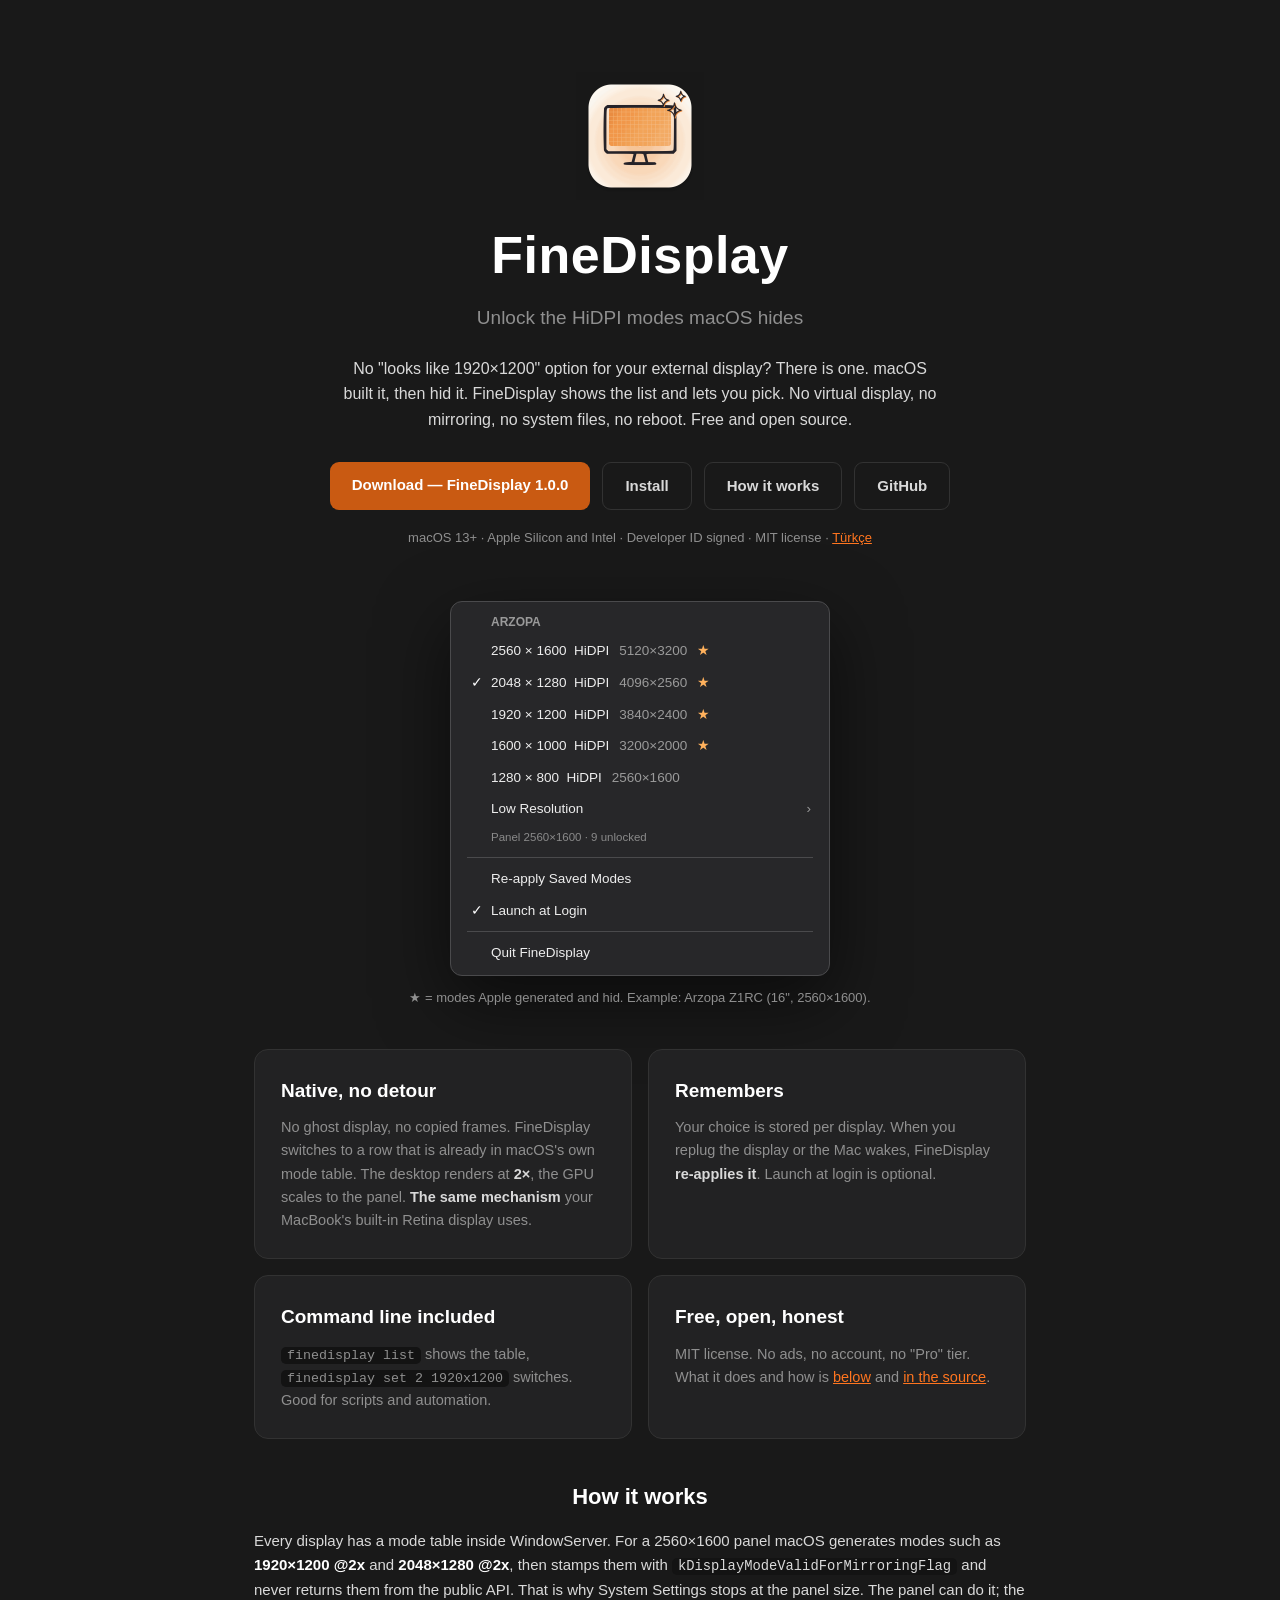
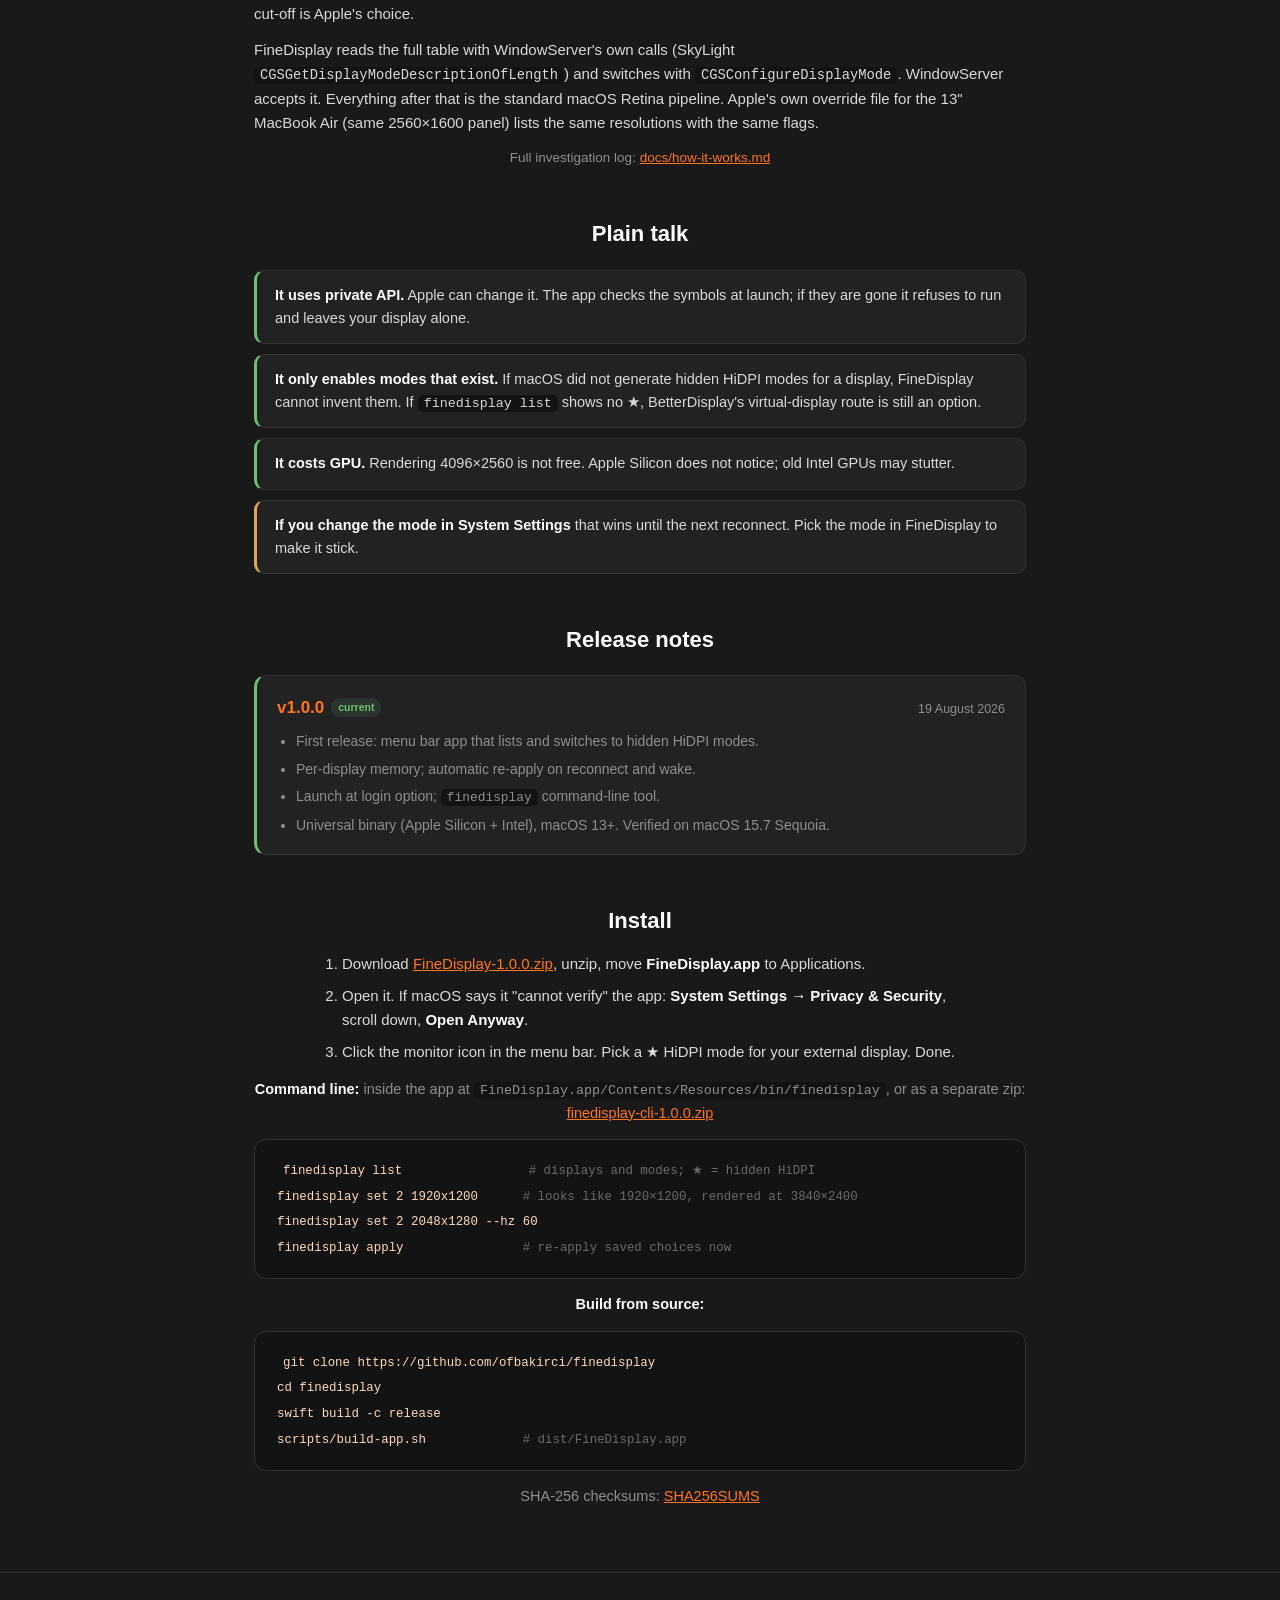
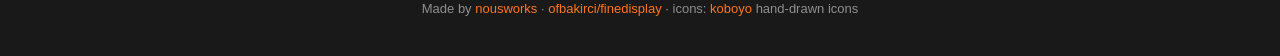
==== site/en/index.html @ cd5b7563 "FineDisplay 1.0.0: unlock hidden HiDPI modes on external displays Menu bar app + CLI that reads Wind" ====
<!DOCTYPE html>
<html lang="en">
<head>
<meta charset="UTF-8">
<meta name="viewport" content="width=device-width, initial-scale=1">
<title>FineDisplay — unlock the HiDPI modes macOS hides</title>
<meta name="description" content="Free, open-source menu bar app that reveals and enables the HiDPI (Retina) modes macOS builds for your external display and then hides. No virtual display, no mirroring, no system files.">
<link rel="icon" href="../icon.png" type="image/png">
<link rel="alternate" hreflang="tr" href="https://finedisplay.nousworks.co/">
<link rel="alternate" hreflang="en" href="https://finedisplay.nousworks.co/en/">
<meta property="og:title" content="FineDisplay — unlock the HiDPI modes macOS hides">
<meta property="og:description" content="Free native HiDPI for your external display. One click.">
<meta property="og:image" content="https://finedisplay.nousworks.co/icon.png">
<link rel="stylesheet" href="../style.css">
</head>
<body>

<div class="wrap">

  <section class="hero">
    <img class="logo" src="../icon.png" width="128" height="128" alt="FineDisplay icon: hand-drawn monitor with sparkles">
    <h1>FineDisplay</h1>
    <div class="tagline">Unlock the HiDPI modes macOS hides</div>
    <p class="pitch">No "looks like 1920×1200" option for your external display?
    There is one. macOS built it, then hid it. FineDisplay shows the list and lets you pick.
    No virtual display, no mirroring, no system files, no reboot. Free and open source.</p>
    <div class="cta">
      <a class="btn primary" href="../dl/FineDisplay-1.0.0.zip">Download — FineDisplay 1.0.0</a>
      <a class="btn ghost" href="#install">Install</a>
      <a class="btn ghost" href="#how">How it works</a>
      <a class="btn ghost" href="https://github.com/ofbakirci/finedisplay">GitHub</a>
    </div>
    <p class="meta">macOS 13+ · Apple Silicon and Intel · Developer ID signed · MIT license · <a href="../">Türkçe</a></p>
  </section>

  <div class="shot" aria-label="FineDisplay menu example">
    <div class="menu">
      <div class="menu-title">ARZOPA</div>
      <div class="menu-item"><span class="tick"></span>2560 × 1600 &nbsp;HiDPI <span class="dim">5120×3200</span> <span class="star">★</span></div>
      <div class="menu-item current"><span class="tick">✓</span>2048 × 1280 &nbsp;HiDPI <span class="dim">4096×2560</span> <span class="star">★</span></div>
      <div class="menu-item"><span class="tick"></span>1920 × 1200 &nbsp;HiDPI <span class="dim">3840×2400</span> <span class="star">★</span></div>
      <div class="menu-item"><span class="tick"></span>1600 × 1000 &nbsp;HiDPI <span class="dim">3200×2000</span> <span class="star">★</span></div>
      <div class="menu-item"><span class="tick"></span>1280 × 800 &nbsp;HiDPI <span class="dim">2560×1600</span></div>
      <div class="menu-item sub"><span class="tick"></span>Low Resolution <span class="chev">›</span></div>
      <div class="menu-note">Panel 2560×1600 · 9 unlocked</div>
      <div class="menu-sep"></div>
      <div class="menu-item"><span class="tick"></span>Re-apply Saved Modes</div>
      <div class="menu-item"><span class="tick">✓</span>Launch at Login</div>
      <div class="menu-sep"></div>
      <div class="menu-item"><span class="tick"></span>Quit FineDisplay</div>
    </div>
    <p class="shot-caption">★ = modes Apple generated and hid. Example: Arzopa Z1RC (16", 2560×1600).</p>
  </div>

  <section class="cards">
    <div class="card">
      <h2>Native, no detour</h2>
      <p>No ghost display, no copied frames. FineDisplay switches to a row that is already in
      macOS's own mode table. The desktop renders at <b>2×</b>, the GPU scales to the panel.
      <b>The same mechanism</b> your MacBook's built-in Retina display uses.</p>
    </div>
    <div class="card">
      <h2>Remembers</h2>
      <p>Your choice is stored per display. When you replug the display or the Mac wakes,
      FineDisplay <b>re-applies it</b>. Launch at login is optional.</p>
    </div>
    <div class="card">
      <h2>Command line included</h2>
      <p><code>finedisplay list</code> shows the table, <code>finedisplay set 2 1920x1200</code>
      switches. Good for scripts and automation.</p>
    </div>
    <div class="card">
      <h2>Free, open, honest</h2>
      <p>MIT license. No ads, no account, no "Pro" tier. What it does and how is
      <a href="#how">below</a> and <a href="https://github.com/ofbakirci/finedisplay">in the source</a>.</p>
    </div>
  </section>

  <section class="how" id="how">
    <h2>How it works</h2>
    <p>Every display has a mode table inside WindowServer. For a 2560×1600 panel macOS
    generates modes such as <b>1920×1200 @2x</b> and <b>2048×1280 @2x</b>, then stamps them
    with <code>kDisplayModeValidForMirroringFlag</code> and never returns them from the public API.
    That is why System Settings stops at the panel size. The panel can do it; the cut-off is
    Apple's choice.</p>
    <p>FineDisplay reads the full table with WindowServer's own calls (SkyLight
    <code>CGSGetDisplayModeDescriptionOfLength</code>) and switches with
    <code>CGSConfigureDisplayMode</code>. WindowServer accepts it. Everything after that is the
    standard macOS Retina pipeline. Apple's own override file for the 13" MacBook Air (same
    2560×1600 panel) lists the same resolutions with the same flags.</p>
    <p class="fine">Full investigation log:
    <a href="https://github.com/ofbakirci/finedisplay/blob/main/docs/how-it-works.md">docs/how-it-works.md</a></p>
  </section>

  <section class="rules">
    <h2>Plain talk</h2>
    <ul>
      <li><b>It uses private API.</b> Apple can change it. The app checks the symbols at launch;
        if they are gone it refuses to run and leaves your display alone.</li>
      <li><b>It only enables modes that exist.</b> If macOS did not generate hidden HiDPI modes
        for a display, FineDisplay cannot invent them. If <code>finedisplay list</code> shows no ★,
        BetterDisplay's virtual-display route is still an option.</li>
      <li><b>It costs GPU.</b> Rendering 4096×2560 is not free. Apple Silicon does not notice;
        old Intel GPUs may stutter.</li>
      <li class="w"><b>If you change the mode in System Settings</b> that wins until the next
        reconnect. Pick the mode in FineDisplay to make it stick.</li>
    </ul>
  </section>

  <section class="changelog" id="changelog">
    <h2>Release notes</h2>
    <div class="release-list">
      <article class="release current">
        <div class="release-head">
          <h3><a href="../dl/FineDisplay-1.0.0.zip">v1.0.0</a><span class="badge">current</span></h3>
          <time datetime="2026-08-19">19 August 2026</time>
        </div>
        <ul>
          <li>First release: menu bar app that lists and switches to hidden HiDPI modes.</li>
          <li>Per-display memory; automatic re-apply on reconnect and wake.</li>
          <li>Launch at login option; <code>finedisplay</code> command-line tool.</li>
          <li>Universal binary (Apple Silicon + Intel), macOS 13+. Verified on macOS 15.7 Sequoia.</li>
        </ul>
      </article>
    </div>
  </section>

  <section class="install" id="install">
    <h2>Install</h2>
    <ol class="steps">
      <li>Download <a href="../dl/FineDisplay-1.0.0.zip">FineDisplay-1.0.0.zip</a>, unzip, move <b>FineDisplay.app</b> to Applications.</li>
      <li>Open it. If macOS says it "cannot verify" the app: <b>System Settings → Privacy &amp; Security</b>, scroll down, <b>Open Anyway</b>.</li>
      <li>Click the monitor icon in the menu bar. Pick a ★ HiDPI mode for your external display. Done.</li>
    </ol>
    <p><b style="color:#fff">Command line:</b> inside the app at
    <code>FineDisplay.app/Contents/Resources/bin/finedisplay</code>, or as a separate zip:
    <a href="../dl/finedisplay-cli-1.0.0.zip">finedisplay-cli-1.0.0.zip</a></p>
<pre><code>finedisplay list                 <span class="c"># displays and modes; ★ = hidden HiDPI</span>
finedisplay set 2 1920x1200      <span class="c"># looks like 1920×1200, rendered at 3840×2400</span>
finedisplay set 2 2048x1280 --hz 60
finedisplay apply                <span class="c"># re-apply saved choices now</span></code></pre>
    <p><b style="color:#fff">Build from source:</b></p>
<pre><code>git clone https://github.com/ofbakirci/finedisplay
cd finedisplay
swift build -c release
scripts/build-app.sh             <span class="c"># dist/FineDisplay.app</span></code></pre>
    <p class="note">SHA-256 checksums: <a href="../dl/SHA256SUMS">SHA256SUMS</a></p>
  </section>

</div>

<footer>
  <div class="wrap">
    Made by <a href="https://nousworks.co">nousworks</a> ·
    <a href="https://github.com/ofbakirci/finedisplay">ofbakirci/finedisplay</a> ·
    icons: <a href="https://koboyo.com">koboyo</a> hand-drawn icons
  </div>
</footer>

</body>
</html>
---- site/style.css ----
* { margin: 0; padding: 0; box-sizing: border-box; }
:root {
  --bg: #191919;
  --card: #222223;
  --edge: #323232;
  --text: #d9d9d9;
  --dim: #8f8f8f;
  --accent: #ff751f;
  --accent-dim: #c95a12;
  --ok: #6fbf73;
  --warn: #e0a458;
}
html { scroll-behavior: smooth; }
body {
  background: var(--bg);
  color: var(--text);
  font-family: -apple-system, BlinkMacSystemFont, "Segoe UI", sans-serif;
  line-height: 1.6;
  -webkit-font-smoothing: antialiased;
}
a { color: var(--accent); }
code { font-family: "SF Mono", ui-monospace, Menlo, monospace; font-size: 0.92em; background: #131313; padding: 1px 6px; border-radius: 5px; }
.wrap { max-width: 820px; margin: 0 auto; padding: 0 24px; }

.hero { padding: 72px 0 40px; text-align: center; }
.logo { width: 128px; height: 128px; margin: 0 auto 14px; display: block; }
.hero h1 { font-size: 52px; font-weight: 800; letter-spacing: 0.5px; color: #fff; }
.hero .tagline { color: var(--dim); font-size: 19px; margin-top: 6px; }
.hero .pitch { max-width: 600px; margin: 22px auto 0; font-size: 16px; }
.hero .cta { margin-top: 30px; display: flex; gap: 12px; justify-content: center; flex-wrap: wrap; }
.hero .meta { margin-top: 18px; color: var(--dim); font-size: 13px; }
.btn { display: inline-block; padding: 11px 22px; border-radius: 9px; text-decoration: none; font-weight: 600; font-size: 15px; }
.btn.primary { background: var(--accent-dim); color: #fff; }
.btn.primary:hover { background: var(--accent); }
.btn.ghost { border: 1px solid var(--edge); color: var(--text); }
.btn.ghost:hover { border-color: var(--accent); color: #fff; }

/* menu mockup */
.shot { display: flex; flex-direction: column; align-items: center; margin: 12px 0 8px; }
.menu {
  width: 100%; max-width: 380px;
  background: rgba(40,40,42,0.96);
  border: 1px solid #4a4a4c;
  border-radius: 12px;
  padding: 6px;
  box-shadow: 0 24px 70px rgba(0,0,0,0.55);
  font-size: 13.5px;
  color: #eee;
}
.menu-title { padding: 5px 12px 3px 34px; color: #9a9a9a; font-size: 12px; font-weight: 600; }
.menu-item { display: flex; align-items: center; gap: 6px; padding: 5px 12px 5px 12px; border-radius: 6px; }
.menu-item.current { }
.menu-item .tick { width: 16px; display: inline-block; text-align: center; color: #fff; }
.menu-item .dim { color: #9a9a9a; margin-left: 4px; }
.menu-item .star { color: #ffb15c; margin-left: 4px; }
.menu-item .chev { margin-left: auto; color: #9a9a9a; }
.menu-note { padding: 3px 12px 6px 34px; color: #8a8a8a; font-size: 11.5px; }
.menu-sep { height: 1px; background: #4a4a4c; margin: 5px 10px; }
.shot-caption { color: var(--dim); font-size: 13px; margin-top: 12px; text-align: center; }

.cards { display: grid; grid-template-columns: 1fr 1fr; gap: 16px; margin: 40px 0; }
@media (max-width: 640px) { .cards { grid-template-columns: 1fr; } }
.card { background: var(--card); border: 1px solid var(--edge); border-radius: 14px; padding: 26px; }
.card h2 { color: #fff; font-size: 19px; margin-bottom: 10px; }
.card p { color: var(--dim); font-size: 14.5px; }
.card p b { color: var(--text); font-weight: 600; }

.how { margin: 24px 0 48px; }
.how h2 { color: #fff; font-size: 22px; margin-bottom: 14px; text-align: center; }
.how p { color: var(--text); font-size: 15px; margin-bottom: 12px; }
.how p b { color: #fff; }
.how .fine { color: var(--dim); font-size: 13.5px; text-align: center; }

.rules { margin: 24px 0 48px; }
.rules h2 { color: #fff; font-size: 22px; margin-bottom: 18px; text-align: center; }
.rules ul { list-style: none; display: grid; gap: 10px; }
.rules li { background: var(--card); border: 1px solid var(--edge); border-left: 3px solid var(--ok); border-radius: 10px; padding: 13px 18px; font-size: 14.5px; }
.rules li b { color: #fff; }
.rules li.w { border-left-color: var(--warn); }

.changelog { margin: 24px 0 48px; }
.changelog > h2 { color: #fff; font-size: 22px; margin-bottom: 18px; text-align: center; }
.release-list { display: grid; gap: 12px; }
.release { background: var(--card); border: 1px solid var(--edge); border-radius: 12px; padding: 18px 20px; }
.release.current { border-left: 3px solid var(--ok); }
.release-head { display: flex; align-items: baseline; justify-content: space-between; gap: 14px; margin-bottom: 9px; }
.release h3 { font-size: 17px; color: #fff; }
.release h3 a { color: var(--accent); text-decoration: none; }
.release h3 a:hover { text-decoration: underline; }
.release .badge { display: inline-block; margin-left: 7px; padding: 1px 7px; border-radius: 999px; background: rgba(111,191,115,0.12); color: var(--ok); font-size: 10.5px; font-weight: 600; vertical-align: 2px; }
.release time { flex: 0 0 auto; color: var(--dim); font-size: 12.5px; }
.release ul { margin-left: 19px; color: var(--dim); font-size: 14px; }
.release li + li { margin-top: 5px; }
@media (max-width: 480px) { .release-head { display: block; } .release time { display: block; margin-top: 2px; } }

.install { margin: 24px 0 64px; }
.install h2 { color: #fff; font-size: 22px; margin-bottom: 14px; text-align: center; }
.install p { color: var(--dim); text-align: center; margin: 14px 0; font-size: 14.5px; }
.steps { margin: 0 auto 10px; max-width: 640px; padding-left: 22px; color: var(--text); font-size: 15px; }
.steps li { margin-bottom: 8px; }
.steps li b { color: #fff; }
pre { background: #131313; border: 1px solid var(--edge); border-radius: 12px; padding: 18px 22px; overflow-x: auto; font-family: "SF Mono", ui-monospace, Menlo, monospace; font-size: 13.5px; line-height: 1.9; color: #ffd9bd; }
pre .c { color: #6a6a6a; }
.note { color: var(--dim); font-size: 13px; text-align: center; margin-top: 12px; }

footer { border-top: 1px solid var(--edge); padding: 26px 0 40px; text-align: center; color: var(--dim); font-size: 13px; }
footer a { color: var(--accent); text-decoration: none; }
footer a:hover { text-decoration: underline; }
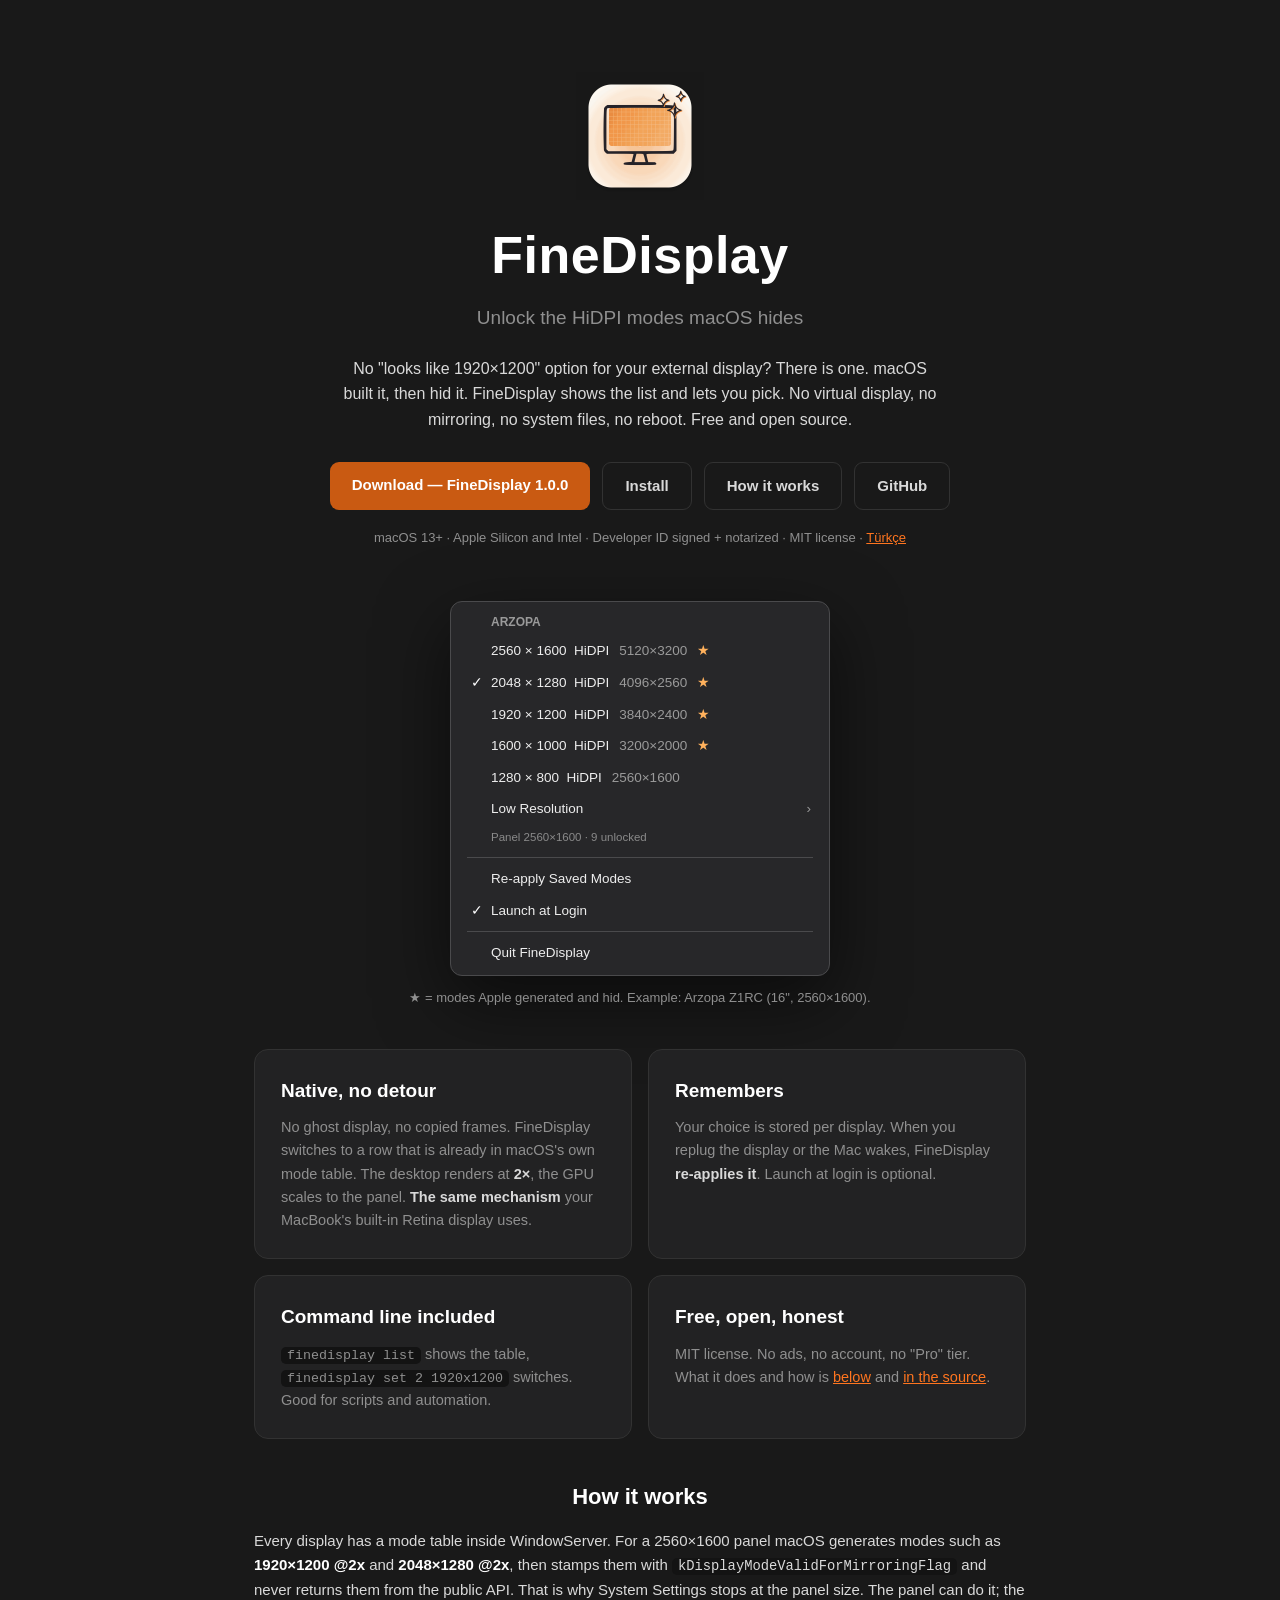
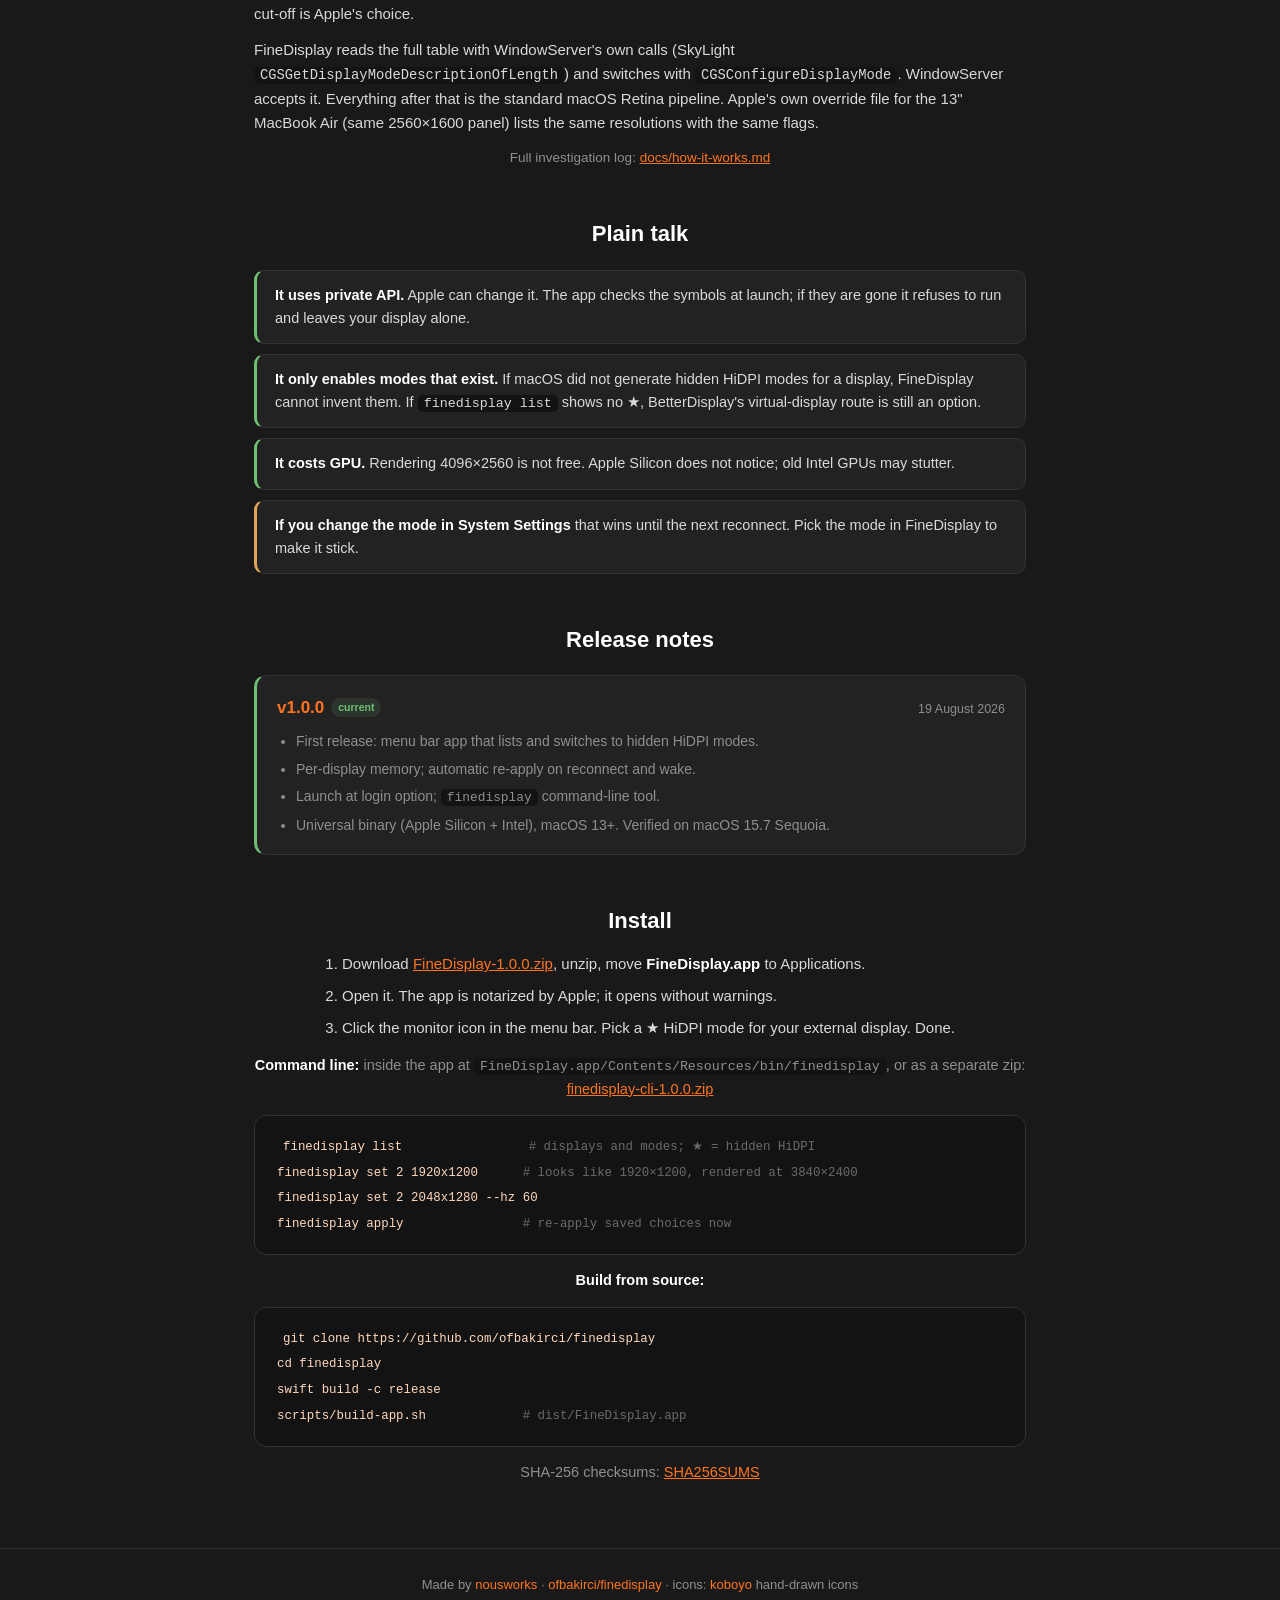
==== commit 063b576f: "Notarized release; docs updated Co-Authored-By: Claude Fable 5 <noreply@anthropic.com>" ====
--- a/site/en/index.html
+++ b/site/en/index.html
@@ -30,7 +30,7 @@
       <a class="btn ghost" href="#how">How it works</a>
       <a class="btn ghost" href="https://github.com/ofbakirci/finedisplay">GitHub</a>
     </div>
-    <p class="meta">macOS 13+ · Apple Silicon and Intel · Developer ID signed · MIT license · <a href="../">Türkçe</a></p>
+    <p class="meta">macOS 13+ · Apple Silicon and Intel · Developer ID signed + notarized · MIT license · <a href="../">Türkçe</a></p>
   </section>
 
   <div class="shot" aria-label="FineDisplay menu example">
@@ -129,7 +129,7 @@
     <h2>Install</h2>
     <ol class="steps">
       <li>Download <a href="../dl/FineDisplay-1.0.0.zip">FineDisplay-1.0.0.zip</a>, unzip, move <b>FineDisplay.app</b> to Applications.</li>
-      <li>Open it. If macOS says it "cannot verify" the app: <b>System Settings → Privacy &amp; Security</b>, scroll down, <b>Open Anyway</b>.</li>
+      <li>Open it. The app is notarized by Apple; it opens without warnings.</li>
       <li>Click the monitor icon in the menu bar. Pick a ★ HiDPI mode for your external display. Done.</li>
     </ol>
     <p><b style="color:#fff">Command line:</b> inside the app at
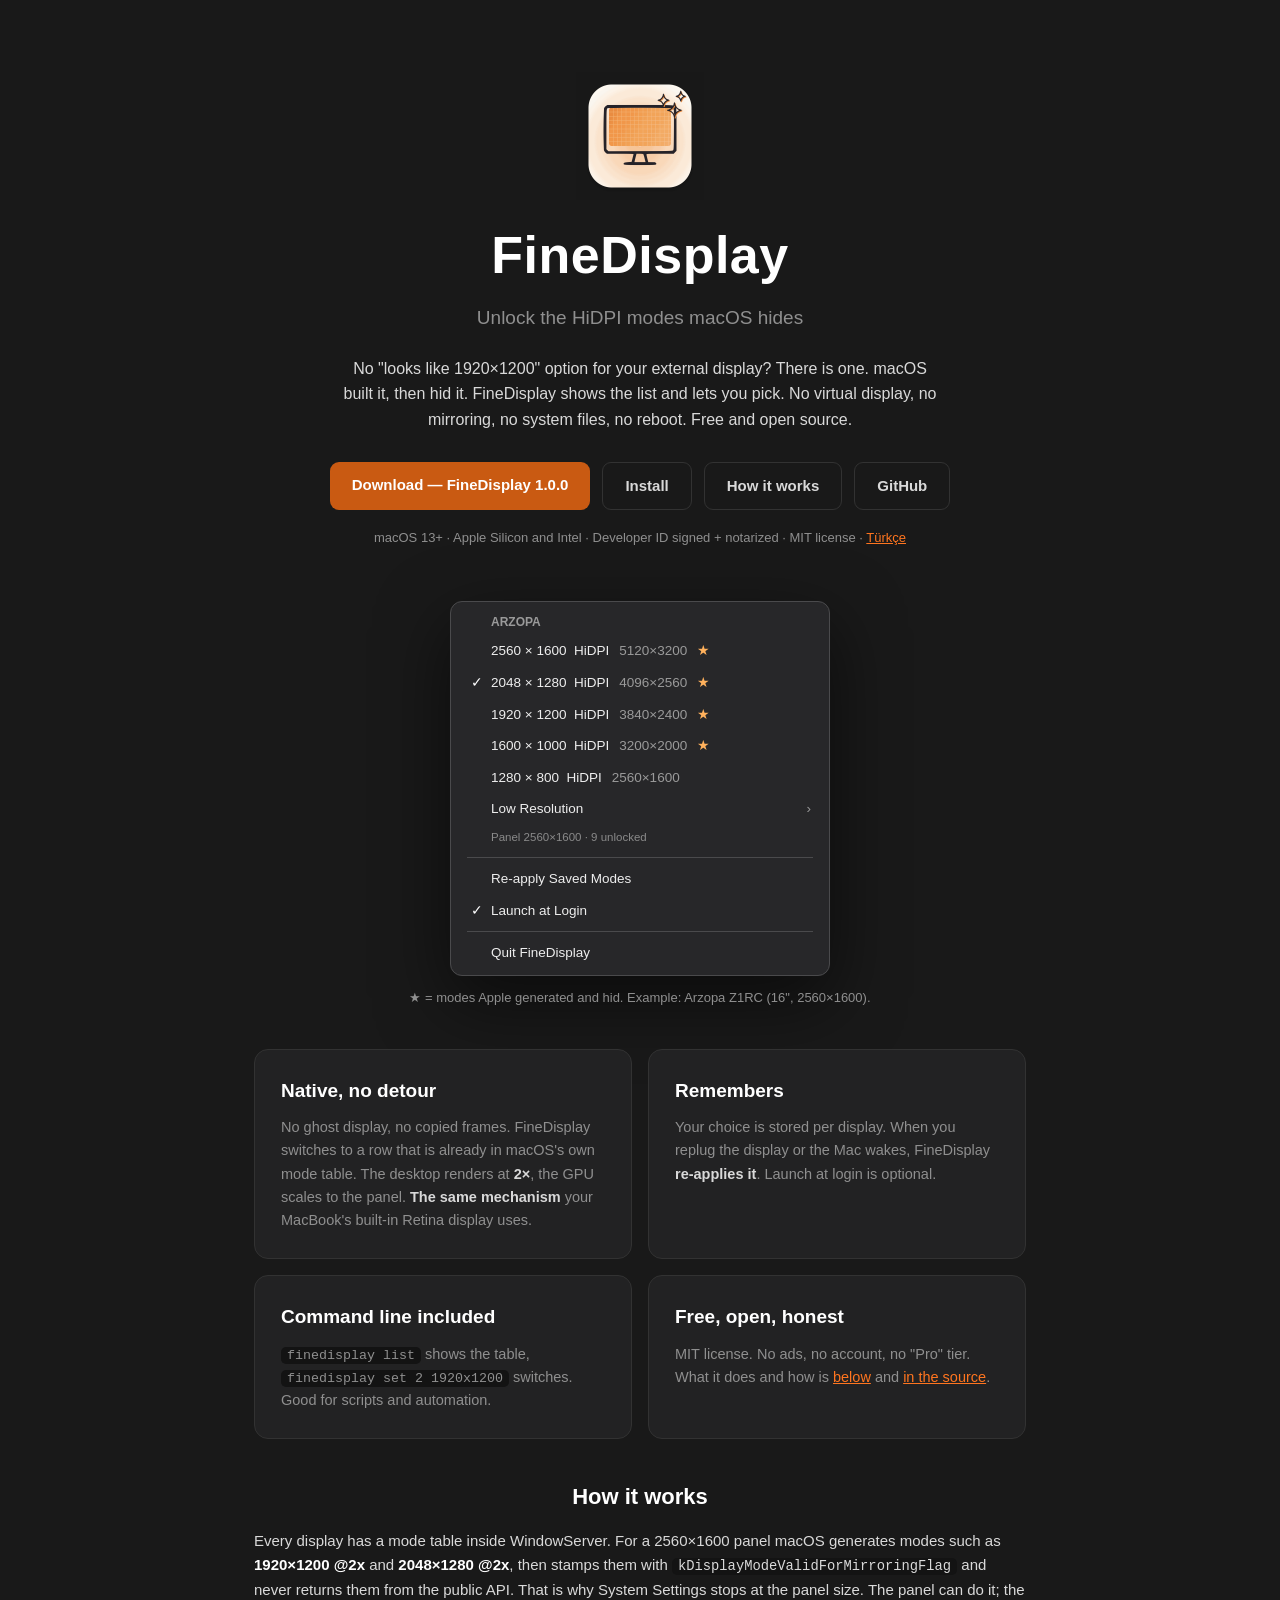
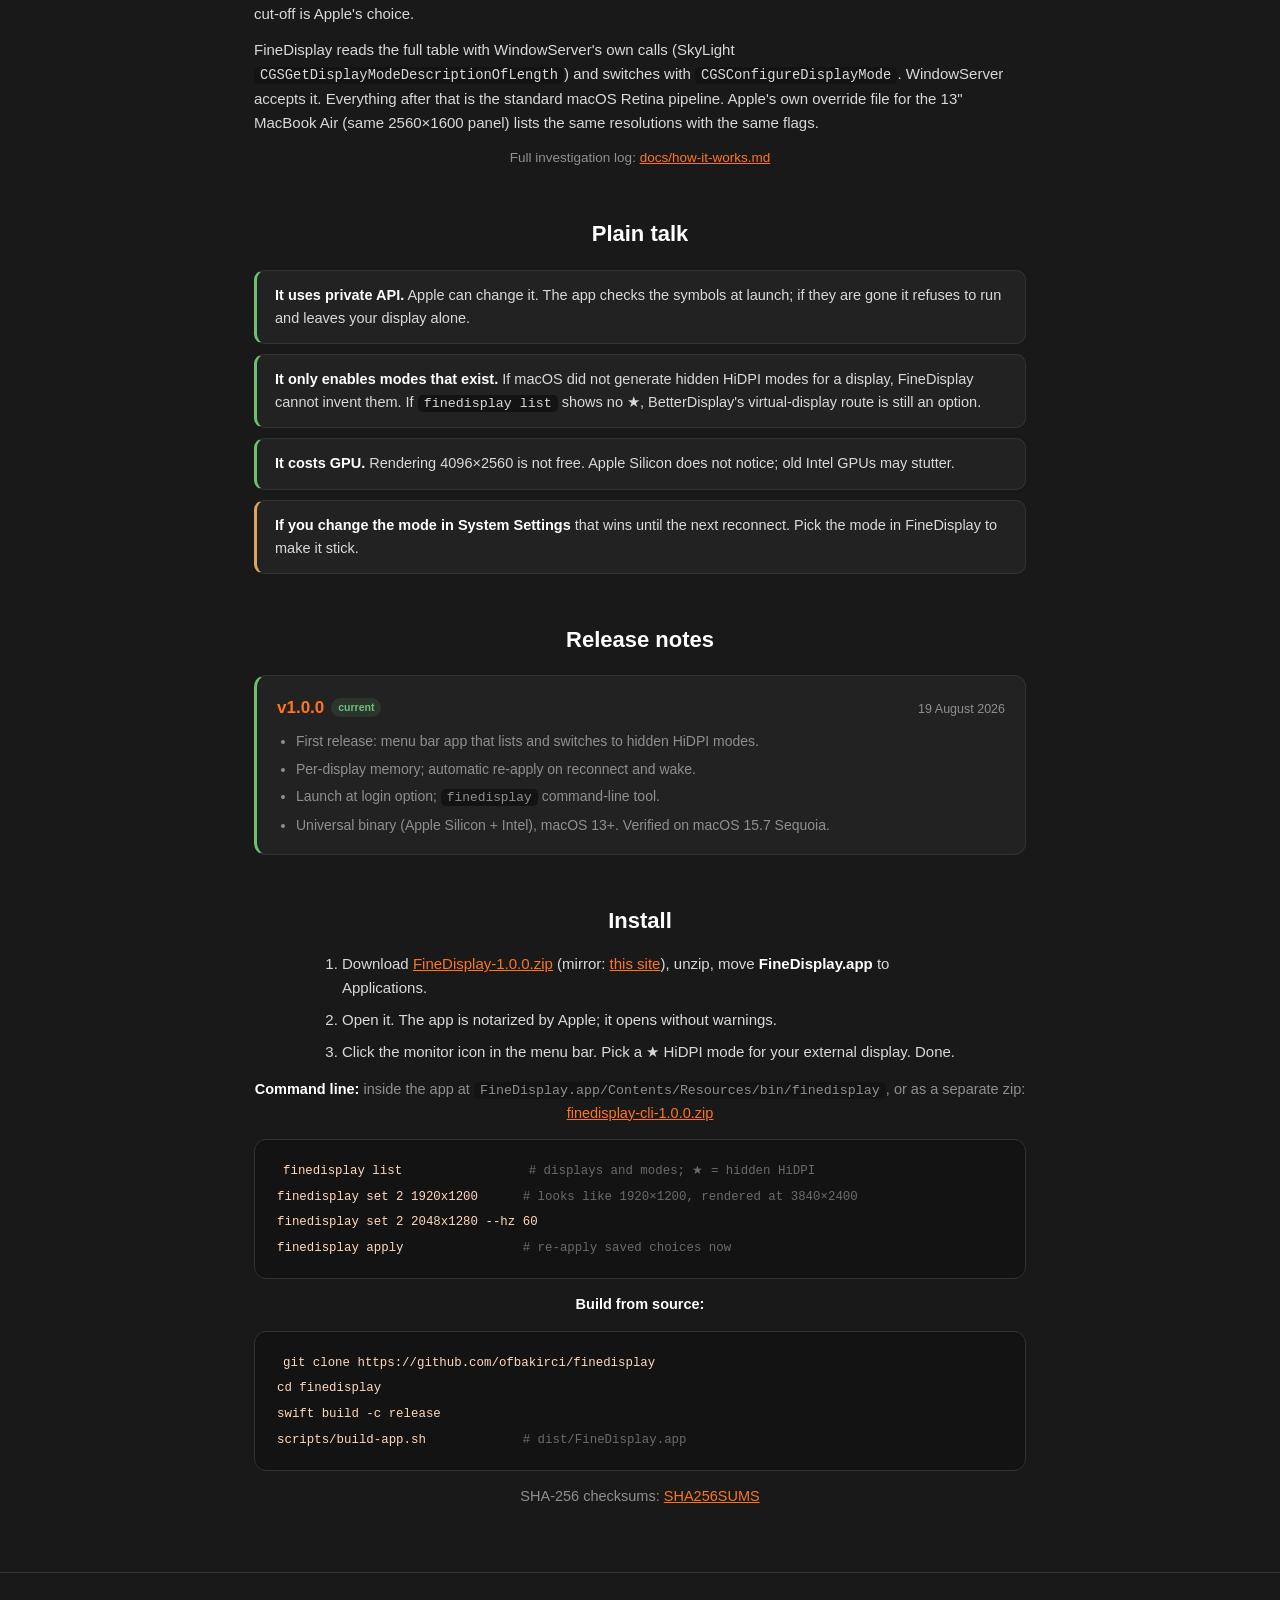
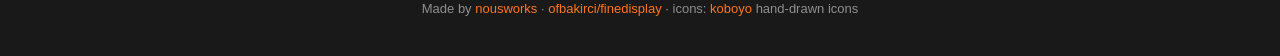
==== commit d6a88493: "Site: primary download via GitHub Releases (Chrome reputation), site mirror secondary Co-Authored-By" ====
--- a/site/en/index.html
+++ b/site/en/index.html
@@ -25,7 +25,7 @@
     There is one. macOS built it, then hid it. FineDisplay shows the list and lets you pick.
     No virtual display, no mirroring, no system files, no reboot. Free and open source.</p>
     <div class="cta">
-      <a class="btn primary" href="../dl/FineDisplay-1.0.0.zip">Download — FineDisplay 1.0.0</a>
+      <a class="btn primary" href="https://github.com/ofbakirci/finedisplay/releases/download/v1.0.0/FineDisplay-1.0.0.zip">Download — FineDisplay 1.0.0</a>
       <a class="btn ghost" href="#install">Install</a>
       <a class="btn ghost" href="#how">How it works</a>
       <a class="btn ghost" href="https://github.com/ofbakirci/finedisplay">GitHub</a>
@@ -112,7 +112,7 @@
     <div class="release-list">
       <article class="release current">
         <div class="release-head">
-          <h3><a href="../dl/FineDisplay-1.0.0.zip">v1.0.0</a><span class="badge">current</span></h3>
+          <h3><a href="https://github.com/ofbakirci/finedisplay/releases/download/v1.0.0/FineDisplay-1.0.0.zip">v1.0.0</a><span class="badge">current</span></h3>
           <time datetime="2026-08-19">19 August 2026</time>
         </div>
         <ul>
@@ -128,7 +128,7 @@
   <section class="install" id="install">
     <h2>Install</h2>
     <ol class="steps">
-      <li>Download <a href="../dl/FineDisplay-1.0.0.zip">FineDisplay-1.0.0.zip</a>, unzip, move <b>FineDisplay.app</b> to Applications.</li>
+      <li>Download <a href="https://github.com/ofbakirci/finedisplay/releases/download/v1.0.0/FineDisplay-1.0.0.zip">FineDisplay-1.0.0.zip</a> (mirror: <a href="../dl/FineDisplay-1.0.0.zip">this site</a>), unzip, move <b>FineDisplay.app</b> to Applications.</li>
       <li>Open it. The app is notarized by Apple; it opens without warnings.</li>
       <li>Click the monitor icon in the menu bar. Pick a ★ HiDPI mode for your external display. Done.</li>
     </ol>
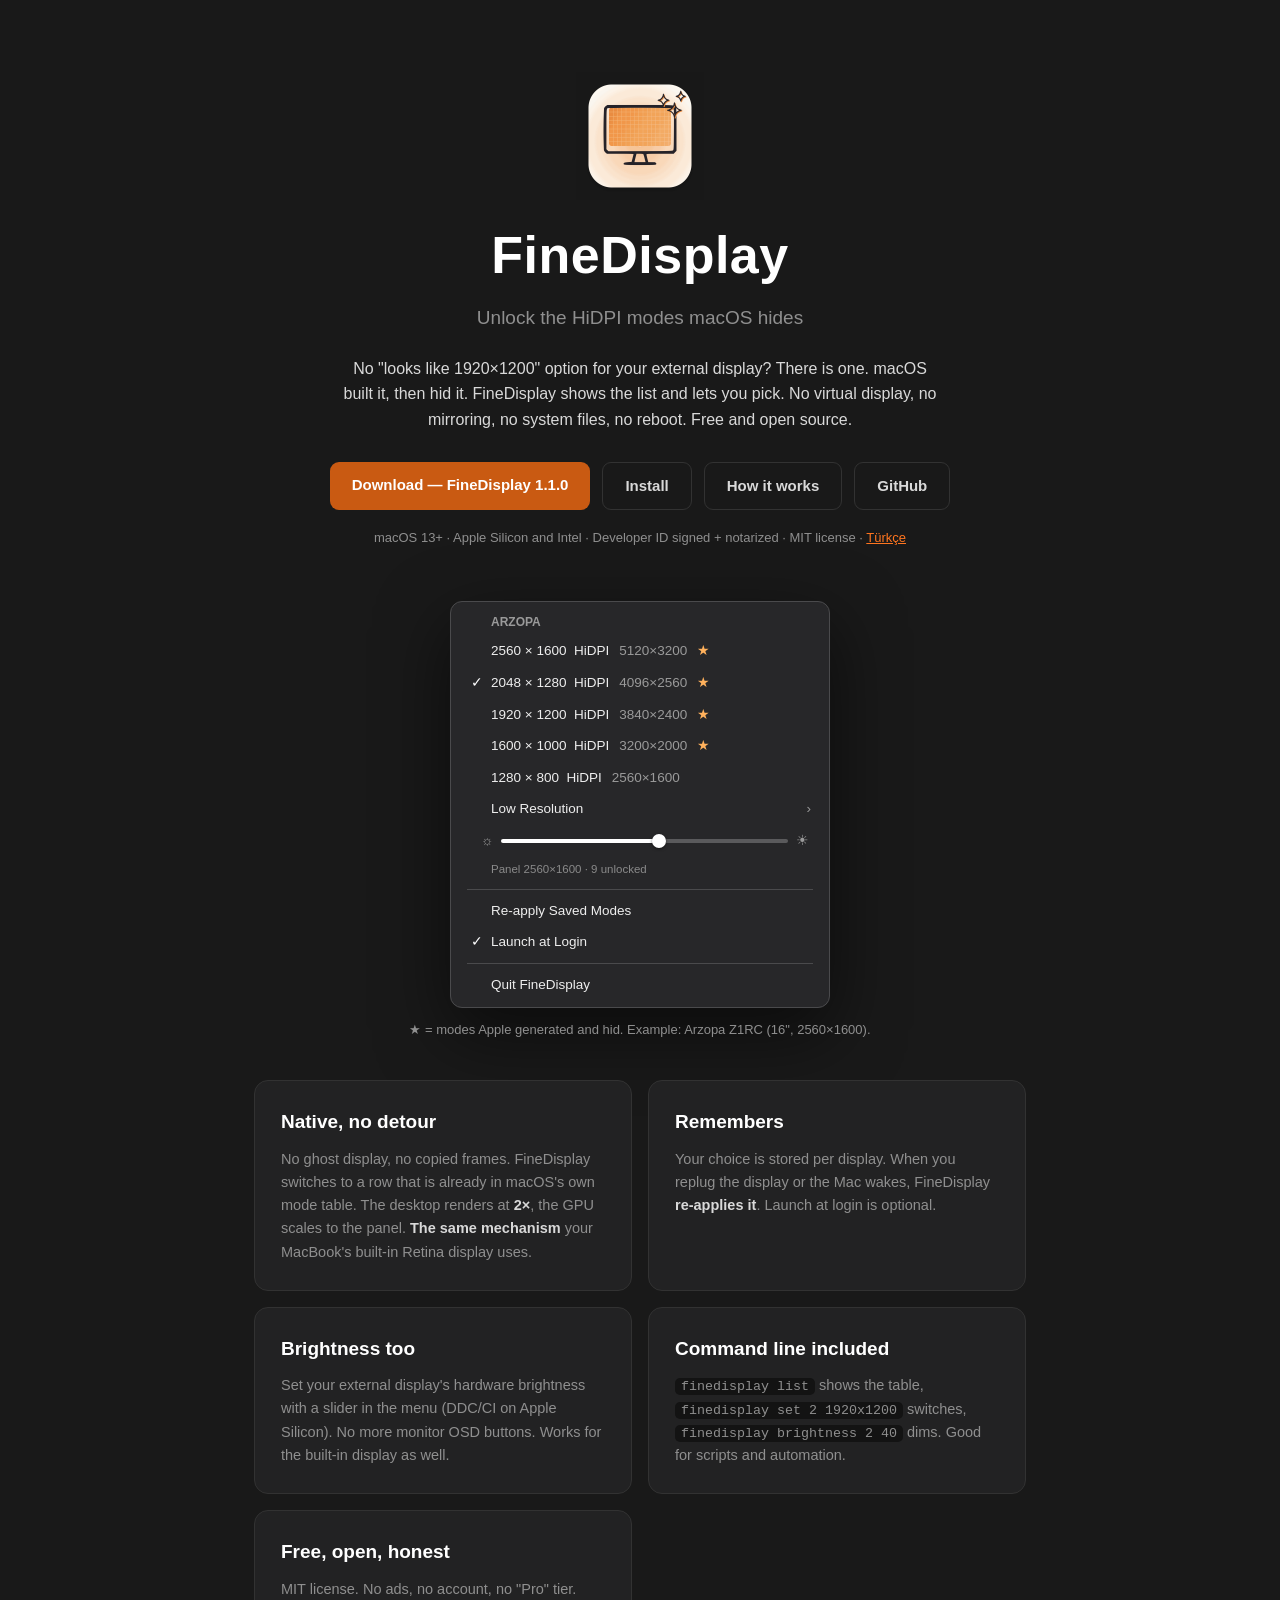
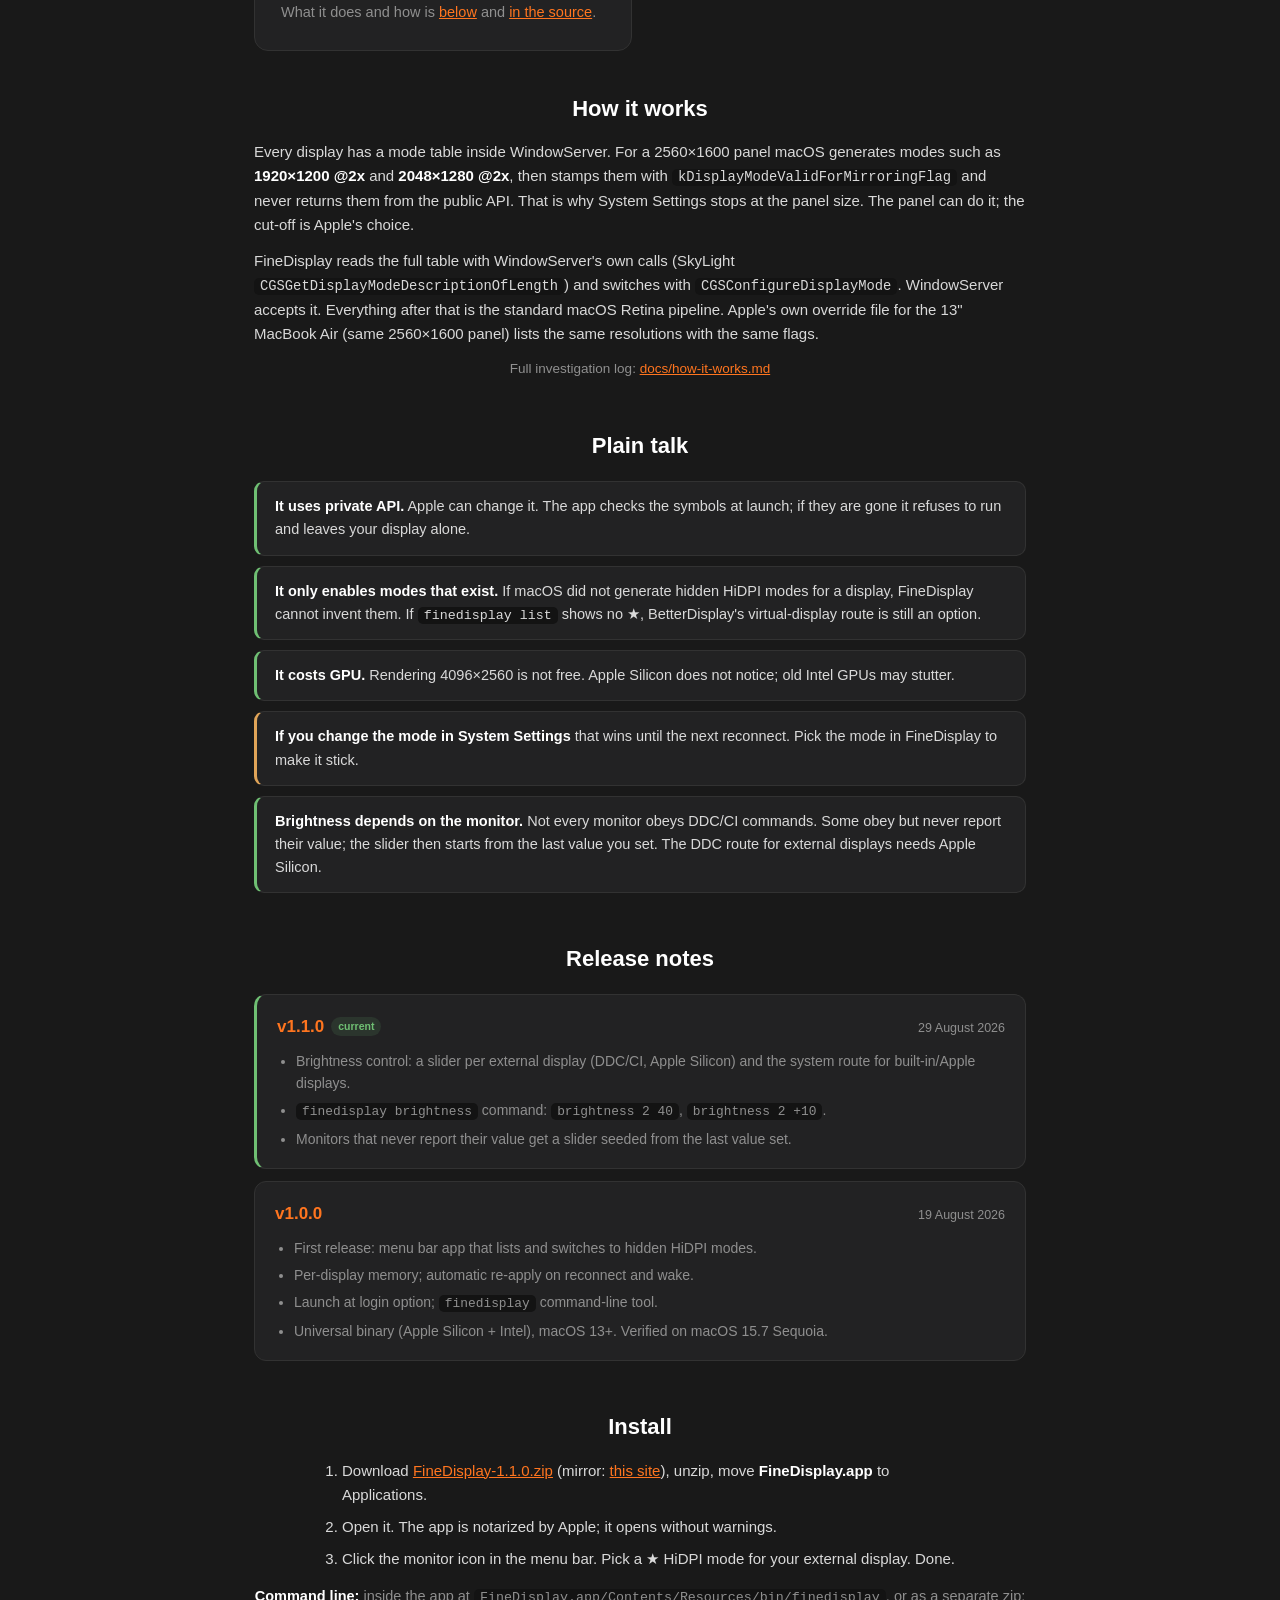
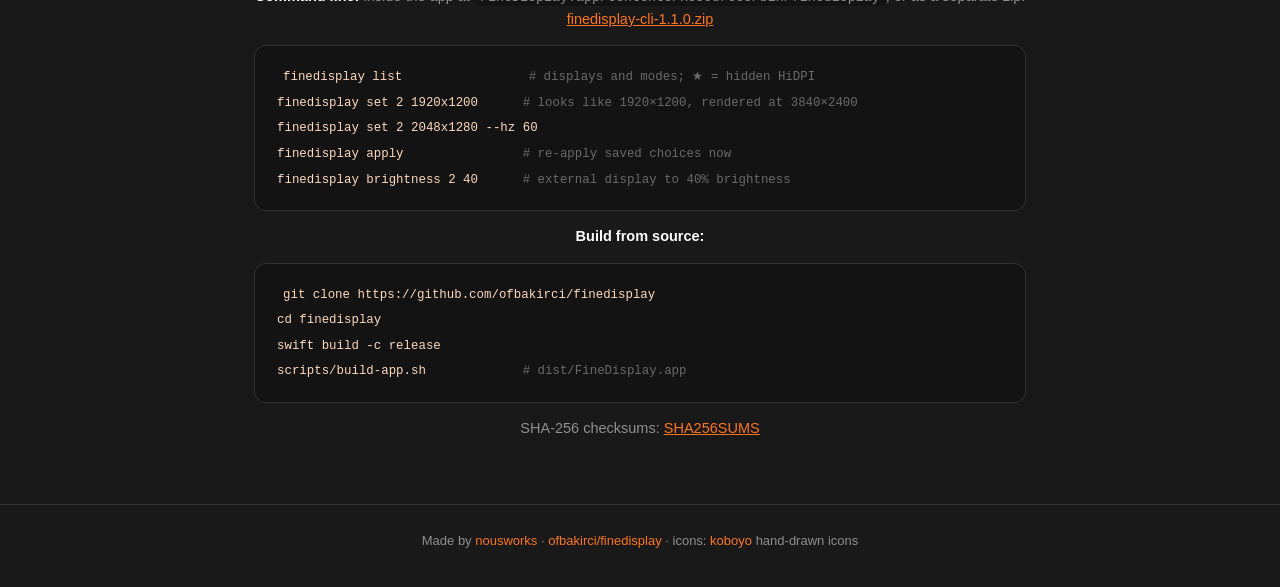
==== commit cdfcd4b6: "Brightness control for external displays (DDC/CI) and Apple panels; v1.1.0 - FineDisplayKit/Brightne" ====
--- a/site/en/index.html
+++ b/site/en/index.html
@@ -25,7 +25,7 @@
     There is one. macOS built it, then hid it. FineDisplay shows the list and lets you pick.
     No virtual display, no mirroring, no system files, no reboot. Free and open source.</p>
     <div class="cta">
-      <a class="btn primary" href="https://github.com/ofbakirci/finedisplay/releases/download/v1.0.0/FineDisplay-1.0.0.zip">Download — FineDisplay 1.0.0</a>
+      <a class="btn primary" href="https://github.com/ofbakirci/finedisplay/releases/download/v1.1.0/FineDisplay-1.1.0.zip">Download — FineDisplay 1.1.0</a>
       <a class="btn ghost" href="#install">Install</a>
       <a class="btn ghost" href="#how">How it works</a>
       <a class="btn ghost" href="https://github.com/ofbakirci/finedisplay">GitHub</a>
@@ -42,6 +42,7 @@
       <div class="menu-item"><span class="tick"></span>1600 × 1000 &nbsp;HiDPI <span class="dim">3200×2000</span> <span class="star">★</span></div>
       <div class="menu-item"><span class="tick"></span>1280 × 800 &nbsp;HiDPI <span class="dim">2560×1600</span></div>
       <div class="menu-item sub"><span class="tick"></span>Low Resolution <span class="chev">›</span></div>
+      <div class="menu-slider" title="Brightness">☼<span class="track"><span class="knob"></span></span>☀</div>
       <div class="menu-note">Panel 2560×1600 · 9 unlocked</div>
       <div class="menu-sep"></div>
       <div class="menu-item"><span class="tick"></span>Re-apply Saved Modes</div>
@@ -65,9 +66,15 @@
       FineDisplay <b>re-applies it</b>. Launch at login is optional.</p>
     </div>
     <div class="card">
+      <h2>Brightness too</h2>
+      <p>Set your external display's hardware brightness with a slider in the menu
+      (DDC/CI on Apple Silicon). No more monitor OSD buttons. Works for the built-in
+      display as well.</p>
+    </div>
+    <div class="card">
       <h2>Command line included</h2>
       <p><code>finedisplay list</code> shows the table, <code>finedisplay set 2 1920x1200</code>
-      switches. Good for scripts and automation.</p>
+      switches, <code>finedisplay brightness 2 40</code> dims. Good for scripts and automation.</p>
     </div>
     <div class="card">
       <h2>Free, open, honest</h2>
@@ -104,6 +111,9 @@
         old Intel GPUs may stutter.</li>
       <li class="w"><b>If you change the mode in System Settings</b> that wins until the next
         reconnect. Pick the mode in FineDisplay to make it stick.</li>
+      <li><b>Brightness depends on the monitor.</b> Not every monitor obeys DDC/CI commands.
+        Some obey but never report their value; the slider then starts from the last value you
+        set. The DDC route for external displays needs Apple Silicon.</li>
     </ul>
   </section>
 
@@ -112,7 +122,19 @@
     <div class="release-list">
       <article class="release current">
         <div class="release-head">
-          <h3><a href="https://github.com/ofbakirci/finedisplay/releases/download/v1.0.0/FineDisplay-1.0.0.zip">v1.0.0</a><span class="badge">current</span></h3>
+          <h3><a href="https://github.com/ofbakirci/finedisplay/releases/download/v1.1.0/FineDisplay-1.1.0.zip">v1.1.0</a><span class="badge">current</span></h3>
+          <time datetime="2026-08-29">29 August 2026</time>
+        </div>
+        <ul>
+          <li>Brightness control: a slider per external display (DDC/CI, Apple Silicon)
+            and the system route for built-in/Apple displays.</li>
+          <li><code>finedisplay brightness</code> command: <code>brightness 2 40</code>, <code>brightness 2 +10</code>.</li>
+          <li>Monitors that never report their value get a slider seeded from the last value set.</li>
+        </ul>
+      </article>
+      <article class="release">
+        <div class="release-head">
+          <h3><a href="https://github.com/ofbakirci/finedisplay/releases/download/v1.0.0/FineDisplay-1.0.0.zip">v1.0.0</a></h3>
           <time datetime="2026-08-19">19 August 2026</time>
         </div>
         <ul>
@@ -128,17 +150,18 @@
   <section class="install" id="install">
     <h2>Install</h2>
     <ol class="steps">
-      <li>Download <a href="https://github.com/ofbakirci/finedisplay/releases/download/v1.0.0/FineDisplay-1.0.0.zip">FineDisplay-1.0.0.zip</a> (mirror: <a href="../dl/FineDisplay-1.0.0.zip">this site</a>), unzip, move <b>FineDisplay.app</b> to Applications.</li>
+      <li>Download <a href="https://github.com/ofbakirci/finedisplay/releases/download/v1.1.0/FineDisplay-1.1.0.zip">FineDisplay-1.1.0.zip</a> (mirror: <a href="../dl/FineDisplay-1.1.0.zip">this site</a>), unzip, move <b>FineDisplay.app</b> to Applications.</li>
       <li>Open it. The app is notarized by Apple; it opens without warnings.</li>
       <li>Click the monitor icon in the menu bar. Pick a ★ HiDPI mode for your external display. Done.</li>
     </ol>
     <p><b style="color:#fff">Command line:</b> inside the app at
     <code>FineDisplay.app/Contents/Resources/bin/finedisplay</code>, or as a separate zip:
-    <a href="../dl/finedisplay-cli-1.0.0.zip">finedisplay-cli-1.0.0.zip</a></p>
+    <a href="../dl/finedisplay-cli-1.1.0.zip">finedisplay-cli-1.1.0.zip</a></p>
 <pre><code>finedisplay list                 <span class="c"># displays and modes; ★ = hidden HiDPI</span>
 finedisplay set 2 1920x1200      <span class="c"># looks like 1920×1200, rendered at 3840×2400</span>
 finedisplay set 2 2048x1280 --hz 60
-finedisplay apply                <span class="c"># re-apply saved choices now</span></code></pre>
+finedisplay apply                <span class="c"># re-apply saved choices now</span>
+finedisplay brightness 2 40      <span class="c"># external display to 40% brightness</span></code></pre>
     <p><b style="color:#fff">Build from source:</b></p>
 <pre><code>git clone https://github.com/ofbakirci/finedisplay
 cd finedisplay
--- a/site/style.css
+++ b/site/style.css
@@ -55,6 +55,9 @@
 .menu-item .star { color: #ffb15c; margin-left: 4px; }
 .menu-item .chev { margin-left: auto; color: #9a9a9a; }
 .menu-note { padding: 3px 12px 6px 34px; color: #8a8a8a; font-size: 11.5px; }
+.menu-slider { display: flex; align-items: center; gap: 8px; padding: 5px 14px 5px 24px; color: #9a9a9a; }
+.menu-slider .track { flex: 1; height: 4px; border-radius: 2px; background: linear-gradient(to right, #fff 0 55%, #5a5a5c 55% 100%); position: relative; }
+.menu-slider .knob { position: absolute; left: 55%; top: 50%; transform: translate(-50%, -50%); width: 14px; height: 14px; border-radius: 50%; background: #fff; box-shadow: 0 1px 3px rgba(0,0,0,0.5); }
 .menu-sep { height: 1px; background: #4a4a4c; margin: 5px 10px; }
 .shot-caption { color: var(--dim); font-size: 13px; margin-top: 12px; text-align: center; }
 
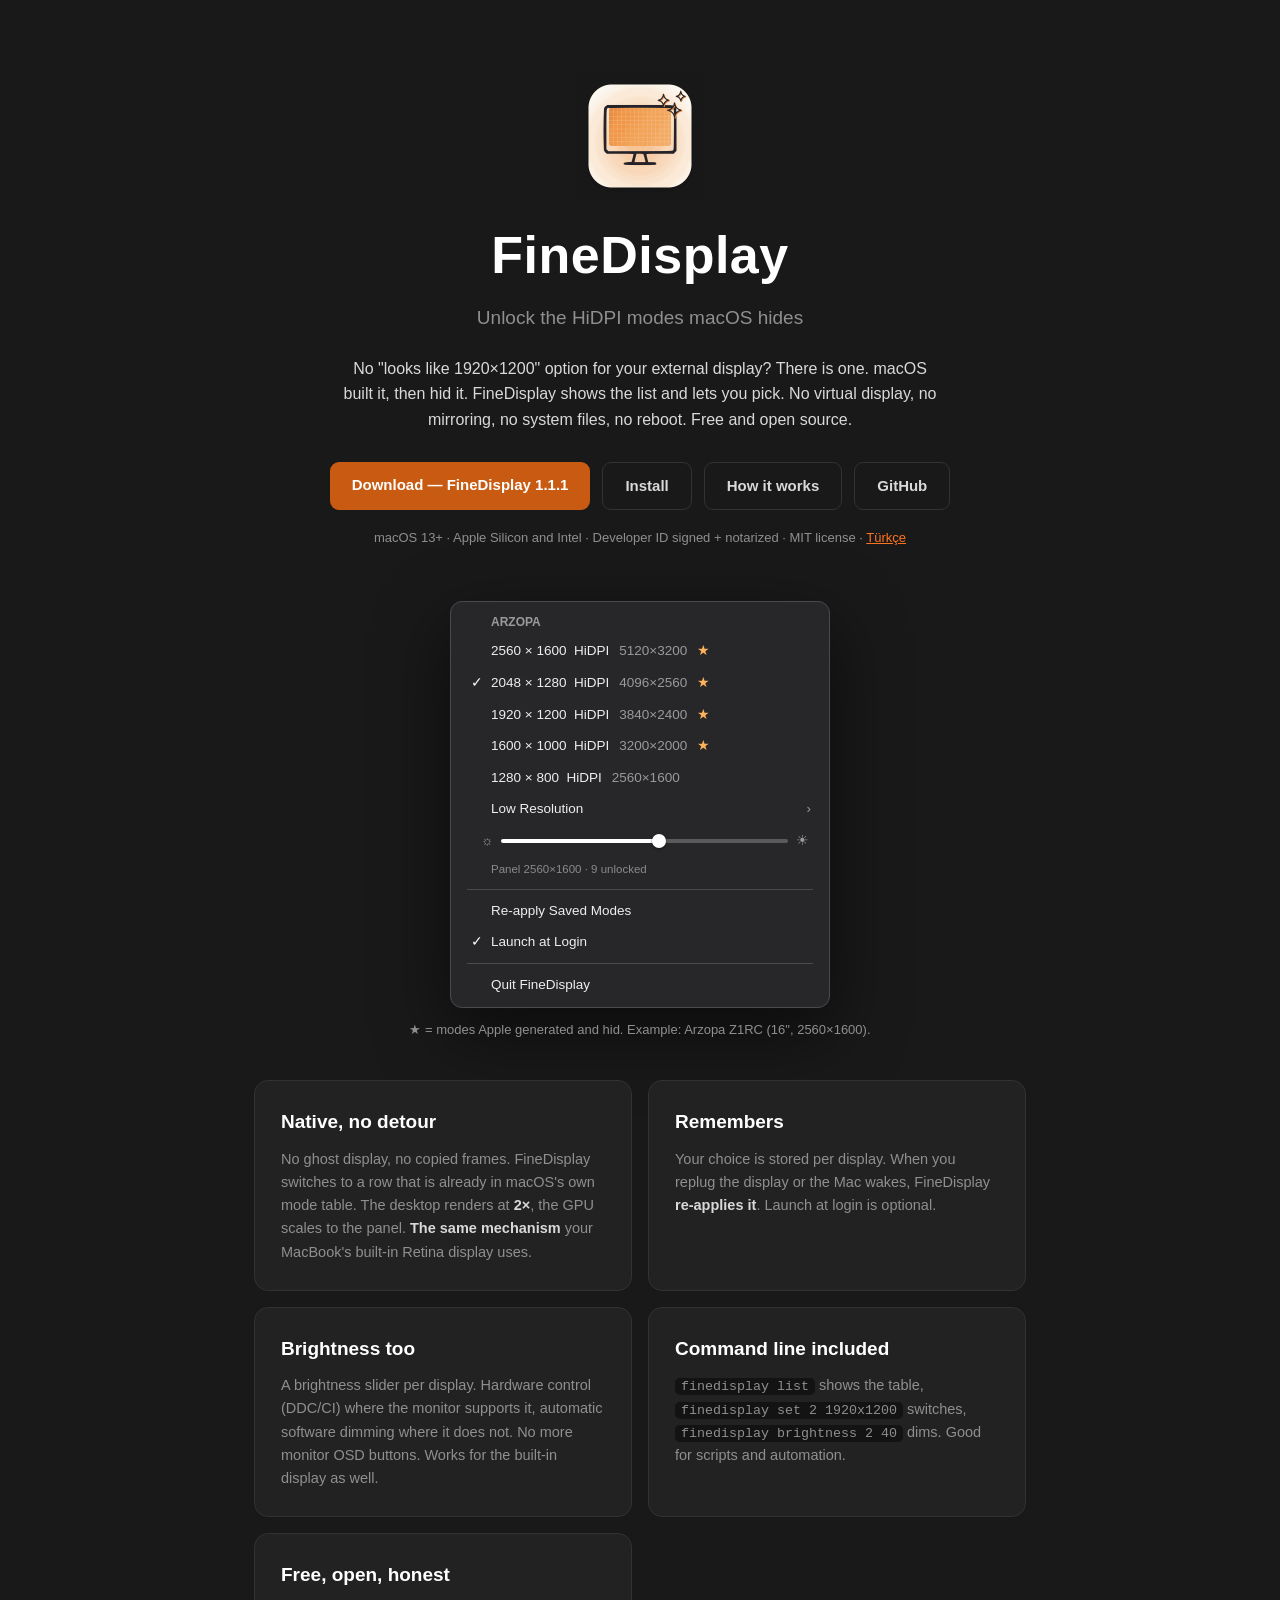
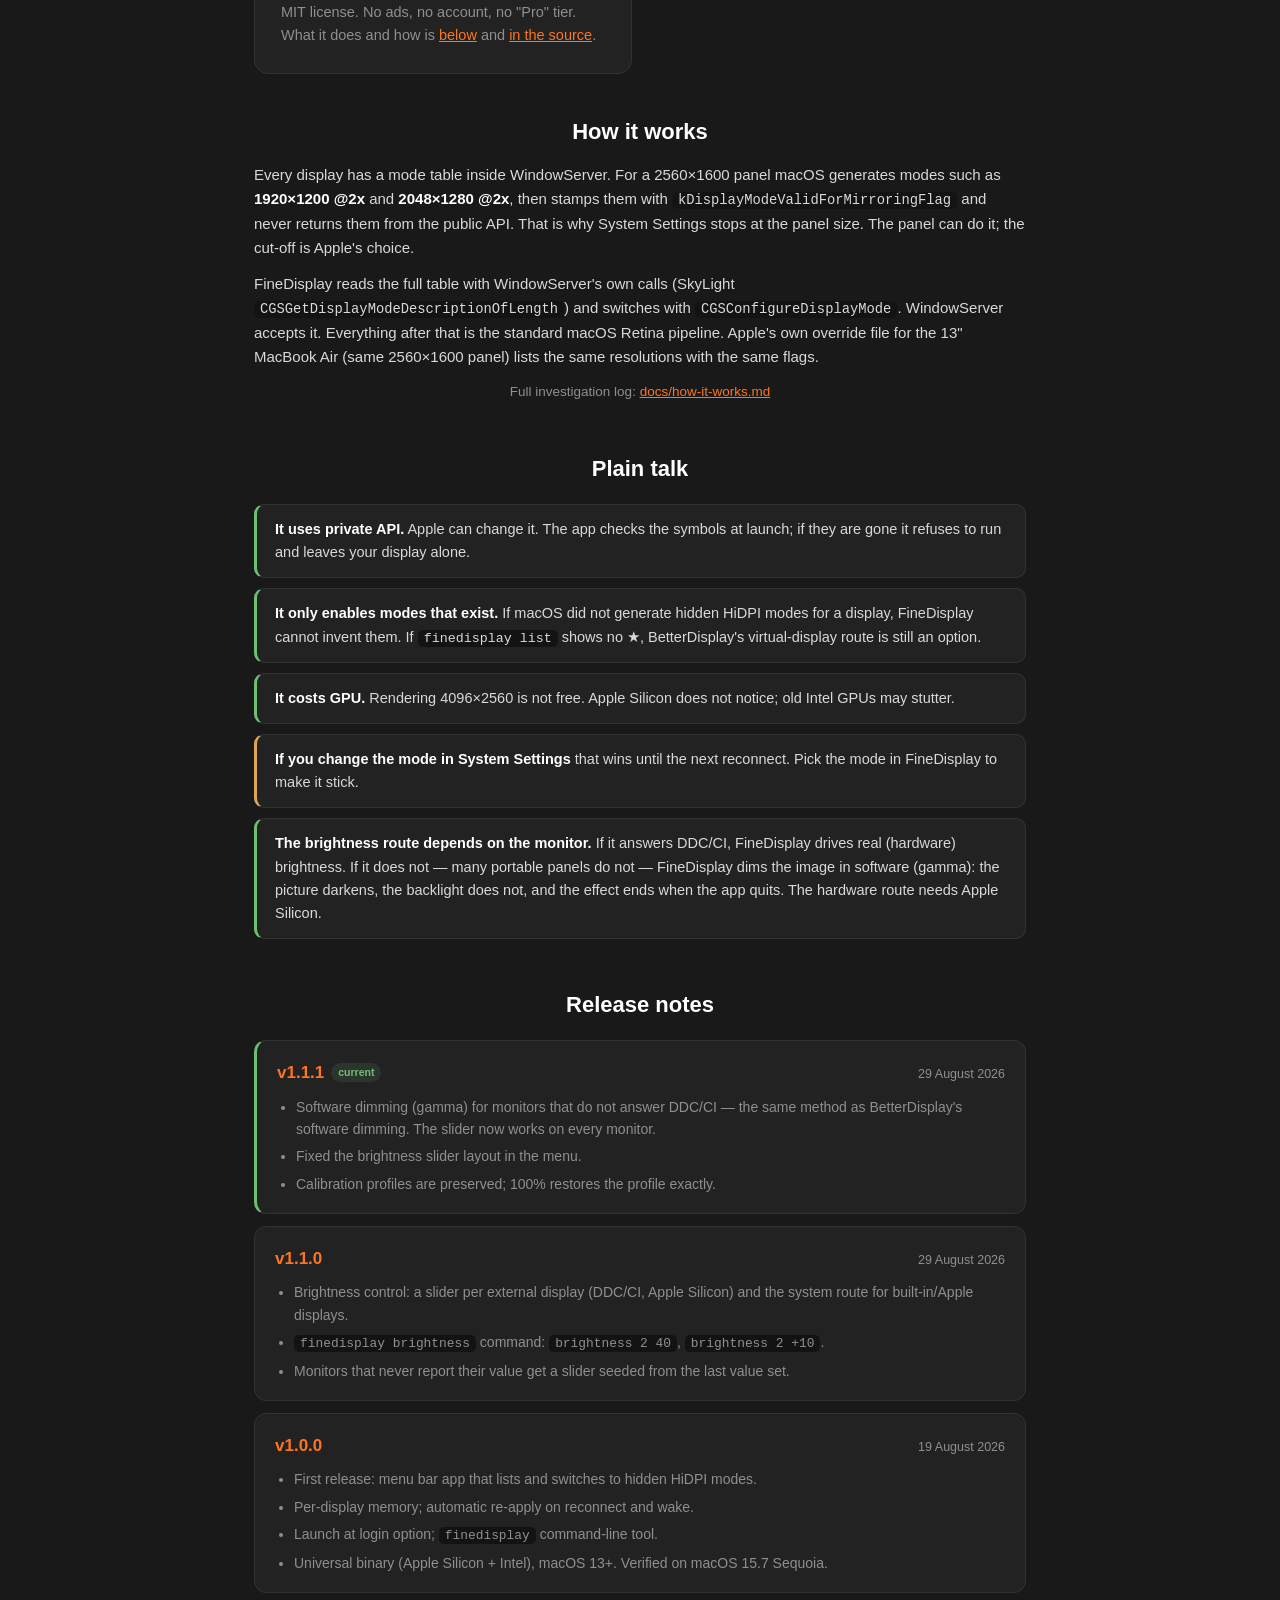
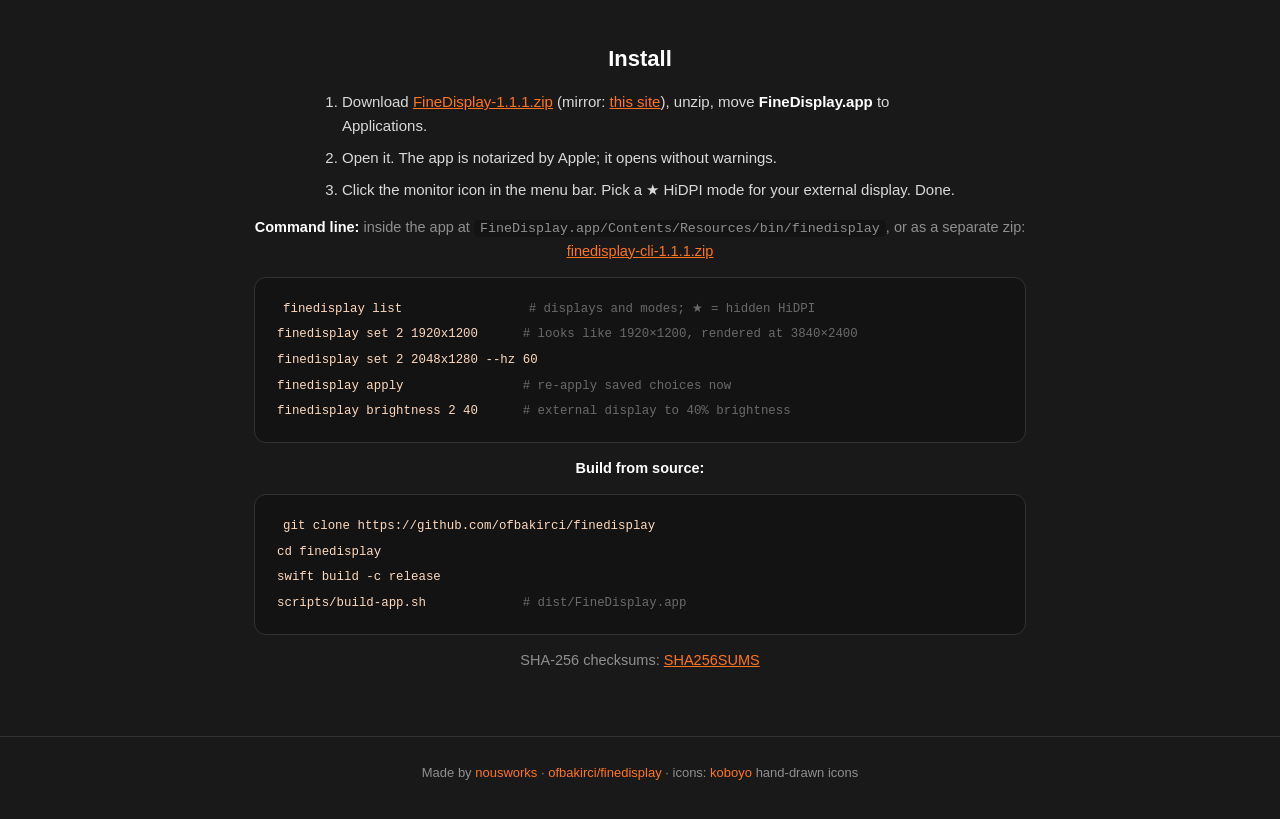
==== commit 65983eb8: "Software dimming fallback for DDC-less monitors; slider layout fix; v1.1.1 - Monitors that null ever" ====
--- a/site/en/index.html
+++ b/site/en/index.html
@@ -25,7 +25,7 @@
     There is one. macOS built it, then hid it. FineDisplay shows the list and lets you pick.
     No virtual display, no mirroring, no system files, no reboot. Free and open source.</p>
     <div class="cta">
-      <a class="btn primary" href="https://github.com/ofbakirci/finedisplay/releases/download/v1.1.0/FineDisplay-1.1.0.zip">Download — FineDisplay 1.1.0</a>
+      <a class="btn primary" href="https://github.com/ofbakirci/finedisplay/releases/download/v1.1.1/FineDisplay-1.1.1.zip">Download — FineDisplay 1.1.1</a>
       <a class="btn ghost" href="#install">Install</a>
       <a class="btn ghost" href="#how">How it works</a>
       <a class="btn ghost" href="https://github.com/ofbakirci/finedisplay">GitHub</a>
@@ -67,9 +67,9 @@
     </div>
     <div class="card">
       <h2>Brightness too</h2>
-      <p>Set your external display's hardware brightness with a slider in the menu
-      (DDC/CI on Apple Silicon). No more monitor OSD buttons. Works for the built-in
-      display as well.</p>
+      <p>A brightness slider per display. Hardware control (DDC/CI) where the monitor
+      supports it, automatic software dimming where it does not. No more monitor OSD
+      buttons. Works for the built-in display as well.</p>
     </div>
     <div class="card">
       <h2>Command line included</h2>
@@ -111,9 +111,10 @@
         old Intel GPUs may stutter.</li>
       <li class="w"><b>If you change the mode in System Settings</b> that wins until the next
         reconnect. Pick the mode in FineDisplay to make it stick.</li>
-      <li><b>Brightness depends on the monitor.</b> Not every monitor obeys DDC/CI commands.
-        Some obey but never report their value; the slider then starts from the last value you
-        set. The DDC route for external displays needs Apple Silicon.</li>
+      <li><b>The brightness route depends on the monitor.</b> If it answers DDC/CI, FineDisplay
+        drives real (hardware) brightness. If it does not — many portable panels do not —
+        FineDisplay dims the image in software (gamma): the picture darkens, the backlight does
+        not, and the effect ends when the app quits. The hardware route needs Apple Silicon.</li>
     </ul>
   </section>
 
@@ -122,7 +123,19 @@
     <div class="release-list">
       <article class="release current">
         <div class="release-head">
-          <h3><a href="https://github.com/ofbakirci/finedisplay/releases/download/v1.1.0/FineDisplay-1.1.0.zip">v1.1.0</a><span class="badge">current</span></h3>
+          <h3><a href="https://github.com/ofbakirci/finedisplay/releases/download/v1.1.1/FineDisplay-1.1.1.zip">v1.1.1</a><span class="badge">current</span></h3>
+          <time datetime="2026-08-29">29 August 2026</time>
+        </div>
+        <ul>
+          <li>Software dimming (gamma) for monitors that do not answer DDC/CI — the same
+            method as BetterDisplay's software dimming. The slider now works on every monitor.</li>
+          <li>Fixed the brightness slider layout in the menu.</li>
+          <li>Calibration profiles are preserved; 100% restores the profile exactly.</li>
+        </ul>
+      </article>
+      <article class="release">
+        <div class="release-head">
+          <h3><a href="https://github.com/ofbakirci/finedisplay/releases/download/v1.1.0/FineDisplay-1.1.0.zip">v1.1.0</a></h3>
           <time datetime="2026-08-29">29 August 2026</time>
         </div>
         <ul>
@@ -150,13 +163,13 @@
   <section class="install" id="install">
     <h2>Install</h2>
     <ol class="steps">
-      <li>Download <a href="https://github.com/ofbakirci/finedisplay/releases/download/v1.1.0/FineDisplay-1.1.0.zip">FineDisplay-1.1.0.zip</a> (mirror: <a href="../dl/FineDisplay-1.1.0.zip">this site</a>), unzip, move <b>FineDisplay.app</b> to Applications.</li>
+      <li>Download <a href="https://github.com/ofbakirci/finedisplay/releases/download/v1.1.1/FineDisplay-1.1.1.zip">FineDisplay-1.1.1.zip</a> (mirror: <a href="../dl/FineDisplay-1.1.1.zip">this site</a>), unzip, move <b>FineDisplay.app</b> to Applications.</li>
       <li>Open it. The app is notarized by Apple; it opens without warnings.</li>
       <li>Click the monitor icon in the menu bar. Pick a ★ HiDPI mode for your external display. Done.</li>
     </ol>
     <p><b style="color:#fff">Command line:</b> inside the app at
     <code>FineDisplay.app/Contents/Resources/bin/finedisplay</code>, or as a separate zip:
-    <a href="../dl/finedisplay-cli-1.1.0.zip">finedisplay-cli-1.1.0.zip</a></p>
+    <a href="../dl/finedisplay-cli-1.1.1.zip">finedisplay-cli-1.1.1.zip</a></p>
 <pre><code>finedisplay list                 <span class="c"># displays and modes; ★ = hidden HiDPI</span>
 finedisplay set 2 1920x1200      <span class="c"># looks like 1920×1200, rendered at 3840×2400</span>
 finedisplay set 2 2048x1280 --hz 60
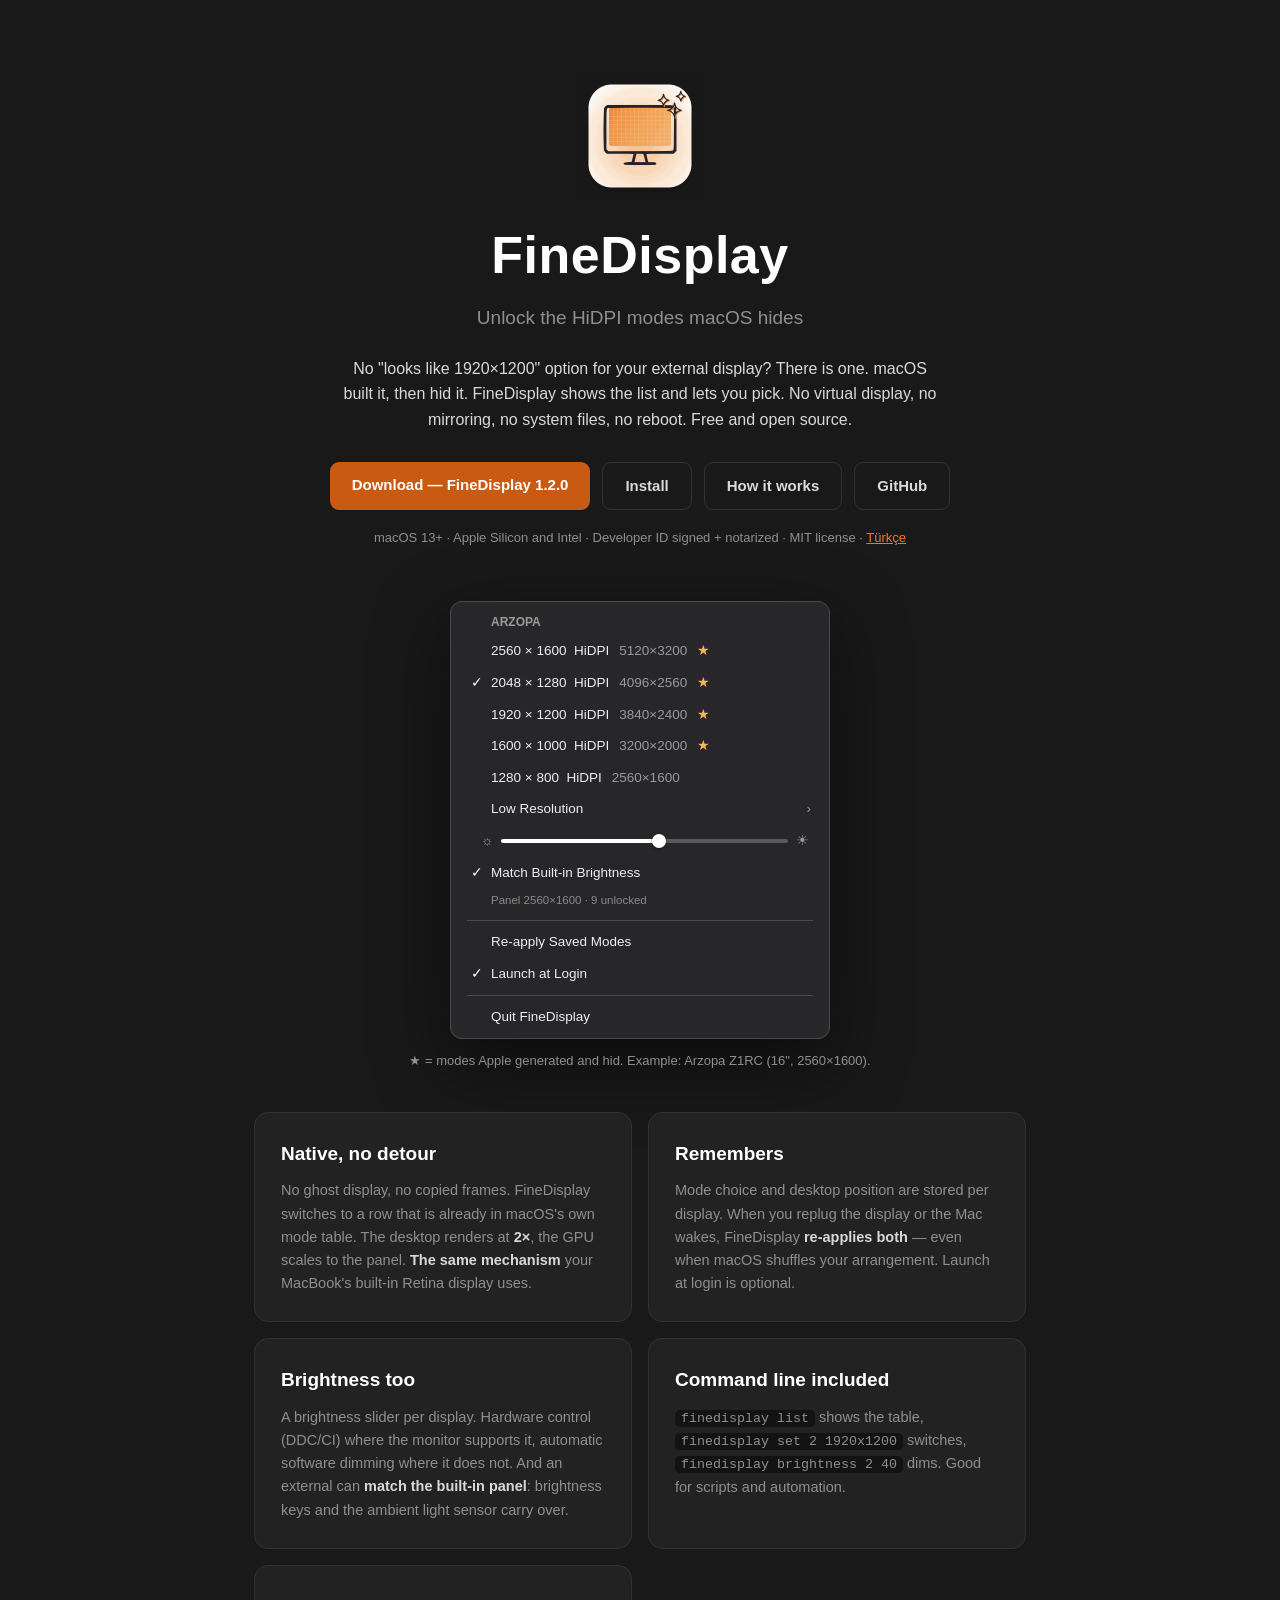
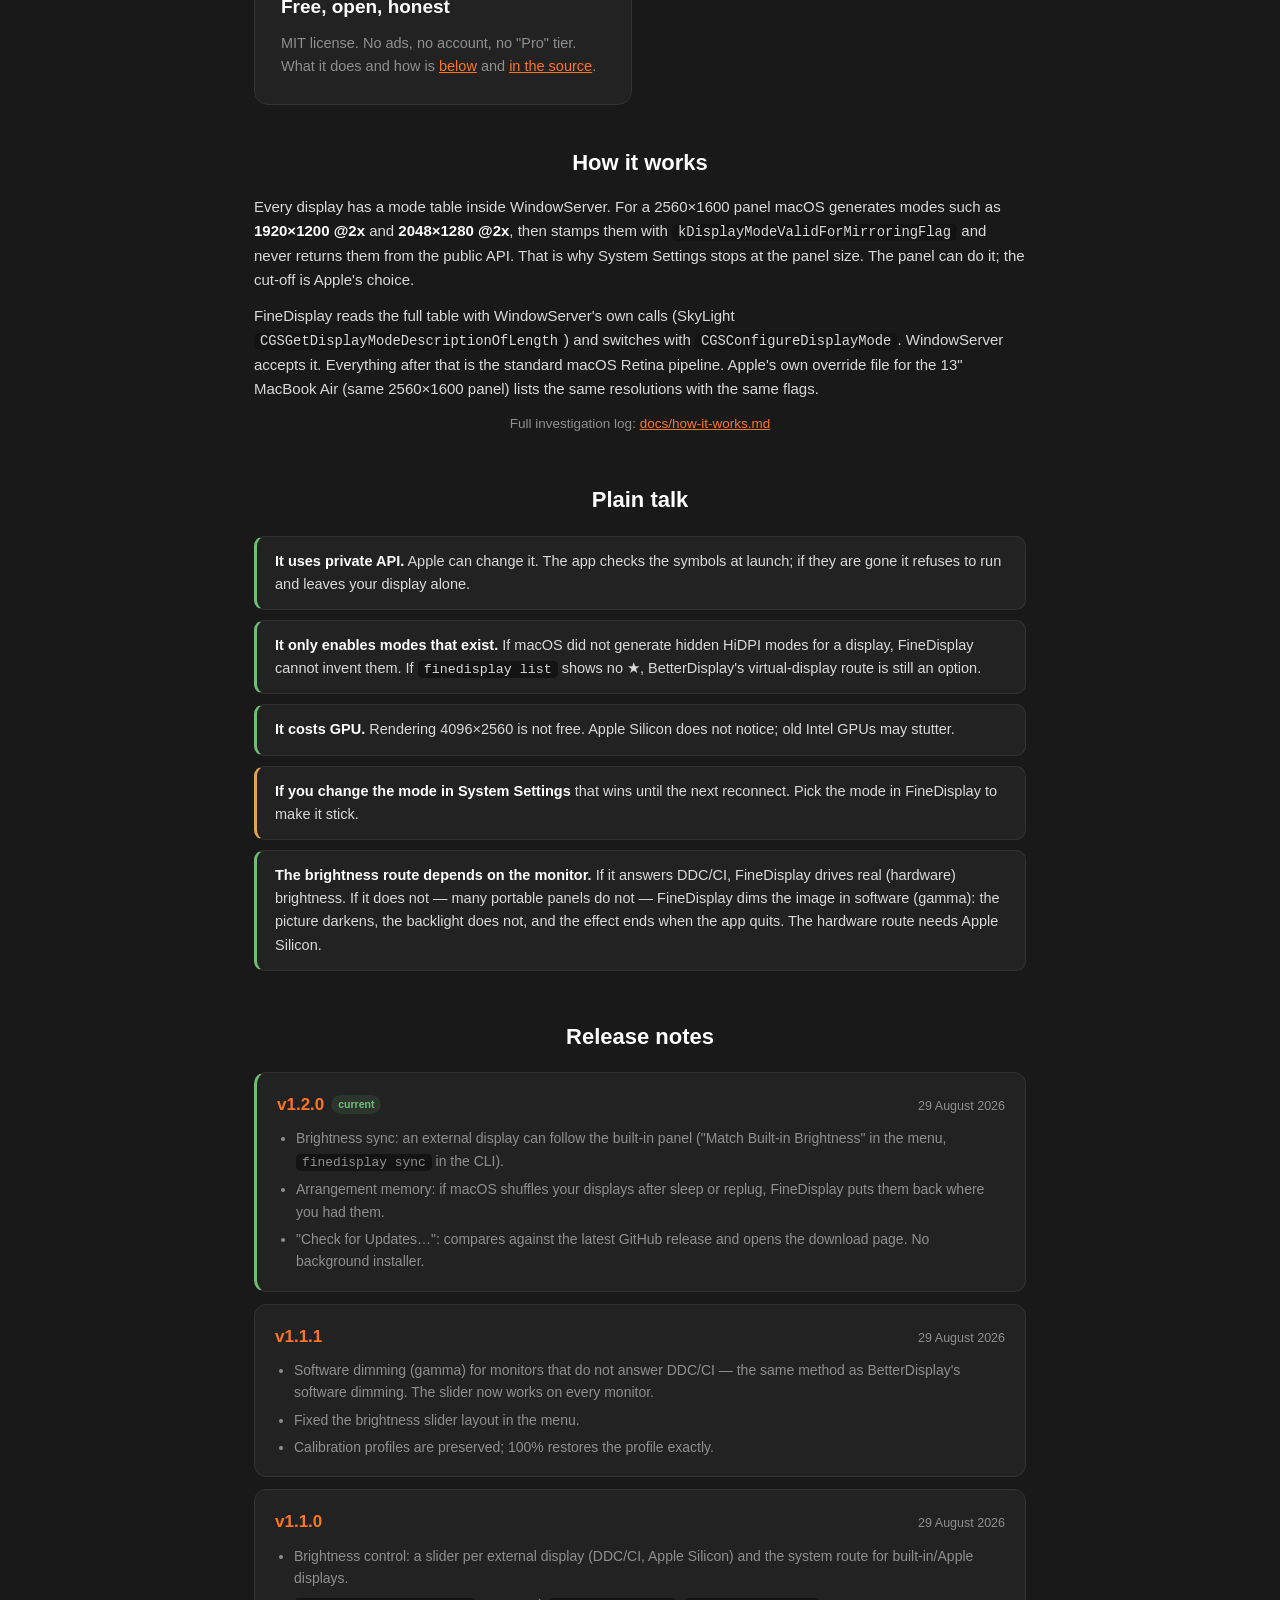
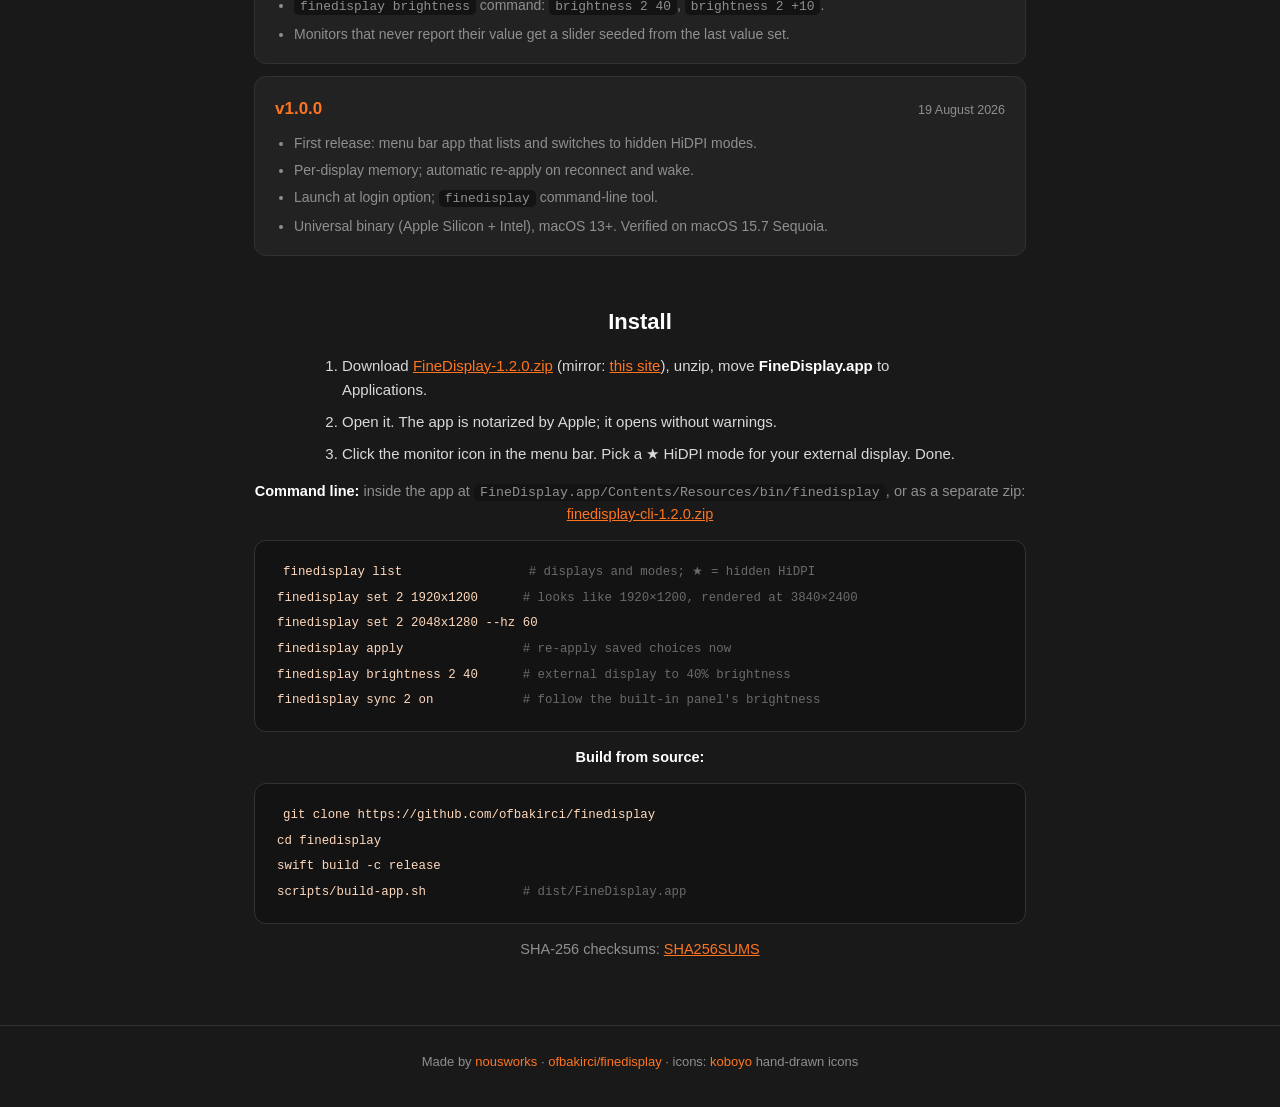
==== commit c5fd9810: "Brightness sync, update check, arrangement memory; v1.2.0 - BrightnessSync: externals follow the bui" ====
--- a/site/en/index.html
+++ b/site/en/index.html
@@ -25,7 +25,7 @@
     There is one. macOS built it, then hid it. FineDisplay shows the list and lets you pick.
     No virtual display, no mirroring, no system files, no reboot. Free and open source.</p>
     <div class="cta">
-      <a class="btn primary" href="https://github.com/ofbakirci/finedisplay/releases/download/v1.1.1/FineDisplay-1.1.1.zip">Download — FineDisplay 1.1.1</a>
+      <a class="btn primary" href="https://github.com/ofbakirci/finedisplay/releases/download/v1.2.0/FineDisplay-1.2.0.zip">Download — FineDisplay 1.2.0</a>
       <a class="btn ghost" href="#install">Install</a>
       <a class="btn ghost" href="#how">How it works</a>
       <a class="btn ghost" href="https://github.com/ofbakirci/finedisplay">GitHub</a>
@@ -43,6 +43,7 @@
       <div class="menu-item"><span class="tick"></span>1280 × 800 &nbsp;HiDPI <span class="dim">2560×1600</span></div>
       <div class="menu-item sub"><span class="tick"></span>Low Resolution <span class="chev">›</span></div>
       <div class="menu-slider" title="Brightness">☼<span class="track"><span class="knob"></span></span>☀</div>
+      <div class="menu-item"><span class="tick">✓</span>Match Built-in Brightness</div>
       <div class="menu-note">Panel 2560×1600 · 9 unlocked</div>
       <div class="menu-sep"></div>
       <div class="menu-item"><span class="tick"></span>Re-apply Saved Modes</div>
@@ -62,14 +63,15 @@
     </div>
     <div class="card">
       <h2>Remembers</h2>
-      <p>Your choice is stored per display. When you replug the display or the Mac wakes,
-      FineDisplay <b>re-applies it</b>. Launch at login is optional.</p>
+      <p>Mode choice and desktop position are stored per display. When you replug the
+      display or the Mac wakes, FineDisplay <b>re-applies both</b> — even when macOS
+      shuffles your arrangement. Launch at login is optional.</p>
     </div>
     <div class="card">
       <h2>Brightness too</h2>
       <p>A brightness slider per display. Hardware control (DDC/CI) where the monitor
-      supports it, automatic software dimming where it does not. No more monitor OSD
-      buttons. Works for the built-in display as well.</p>
+      supports it, automatic software dimming where it does not. And an external can
+      <b>match the built-in panel</b>: brightness keys and the ambient light sensor carry over.</p>
     </div>
     <div class="card">
       <h2>Command line included</h2>
@@ -123,7 +125,21 @@
     <div class="release-list">
       <article class="release current">
         <div class="release-head">
-          <h3><a href="https://github.com/ofbakirci/finedisplay/releases/download/v1.1.1/FineDisplay-1.1.1.zip">v1.1.1</a><span class="badge">current</span></h3>
+          <h3><a href="https://github.com/ofbakirci/finedisplay/releases/download/v1.2.0/FineDisplay-1.2.0.zip">v1.2.0</a><span class="badge">current</span></h3>
+          <time datetime="2026-08-29">29 August 2026</time>
+        </div>
+        <ul>
+          <li>Brightness sync: an external display can follow the built-in panel
+            ("Match Built-in Brightness" in the menu, <code>finedisplay sync</code> in the CLI).</li>
+          <li>Arrangement memory: if macOS shuffles your displays after sleep or replug,
+            FineDisplay puts them back where you had them.</li>
+          <li>"Check for Updates…": compares against the latest GitHub release and opens
+            the download page. No background installer.</li>
+        </ul>
+      </article>
+      <article class="release">
+        <div class="release-head">
+          <h3><a href="https://github.com/ofbakirci/finedisplay/releases/download/v1.1.1/FineDisplay-1.1.1.zip">v1.1.1</a></h3>
           <time datetime="2026-08-29">29 August 2026</time>
         </div>
         <ul>
@@ -163,18 +179,19 @@
   <section class="install" id="install">
     <h2>Install</h2>
     <ol class="steps">
-      <li>Download <a href="https://github.com/ofbakirci/finedisplay/releases/download/v1.1.1/FineDisplay-1.1.1.zip">FineDisplay-1.1.1.zip</a> (mirror: <a href="../dl/FineDisplay-1.1.1.zip">this site</a>), unzip, move <b>FineDisplay.app</b> to Applications.</li>
+      <li>Download <a href="https://github.com/ofbakirci/finedisplay/releases/download/v1.2.0/FineDisplay-1.2.0.zip">FineDisplay-1.2.0.zip</a> (mirror: <a href="../dl/FineDisplay-1.2.0.zip">this site</a>), unzip, move <b>FineDisplay.app</b> to Applications.</li>
       <li>Open it. The app is notarized by Apple; it opens without warnings.</li>
       <li>Click the monitor icon in the menu bar. Pick a ★ HiDPI mode for your external display. Done.</li>
     </ol>
     <p><b style="color:#fff">Command line:</b> inside the app at
     <code>FineDisplay.app/Contents/Resources/bin/finedisplay</code>, or as a separate zip:
-    <a href="../dl/finedisplay-cli-1.1.1.zip">finedisplay-cli-1.1.1.zip</a></p>
+    <a href="../dl/finedisplay-cli-1.2.0.zip">finedisplay-cli-1.2.0.zip</a></p>
 <pre><code>finedisplay list                 <span class="c"># displays and modes; ★ = hidden HiDPI</span>
 finedisplay set 2 1920x1200      <span class="c"># looks like 1920×1200, rendered at 3840×2400</span>
 finedisplay set 2 2048x1280 --hz 60
 finedisplay apply                <span class="c"># re-apply saved choices now</span>
-finedisplay brightness 2 40      <span class="c"># external display to 40% brightness</span></code></pre>
+finedisplay brightness 2 40      <span class="c"># external display to 40% brightness</span>
+finedisplay sync 2 on            <span class="c"># follow the built-in panel's brightness</span></code></pre>
     <p><b style="color:#fff">Build from source:</b></p>
 <pre><code>git clone https://github.com/ofbakirci/finedisplay
 cd finedisplay
